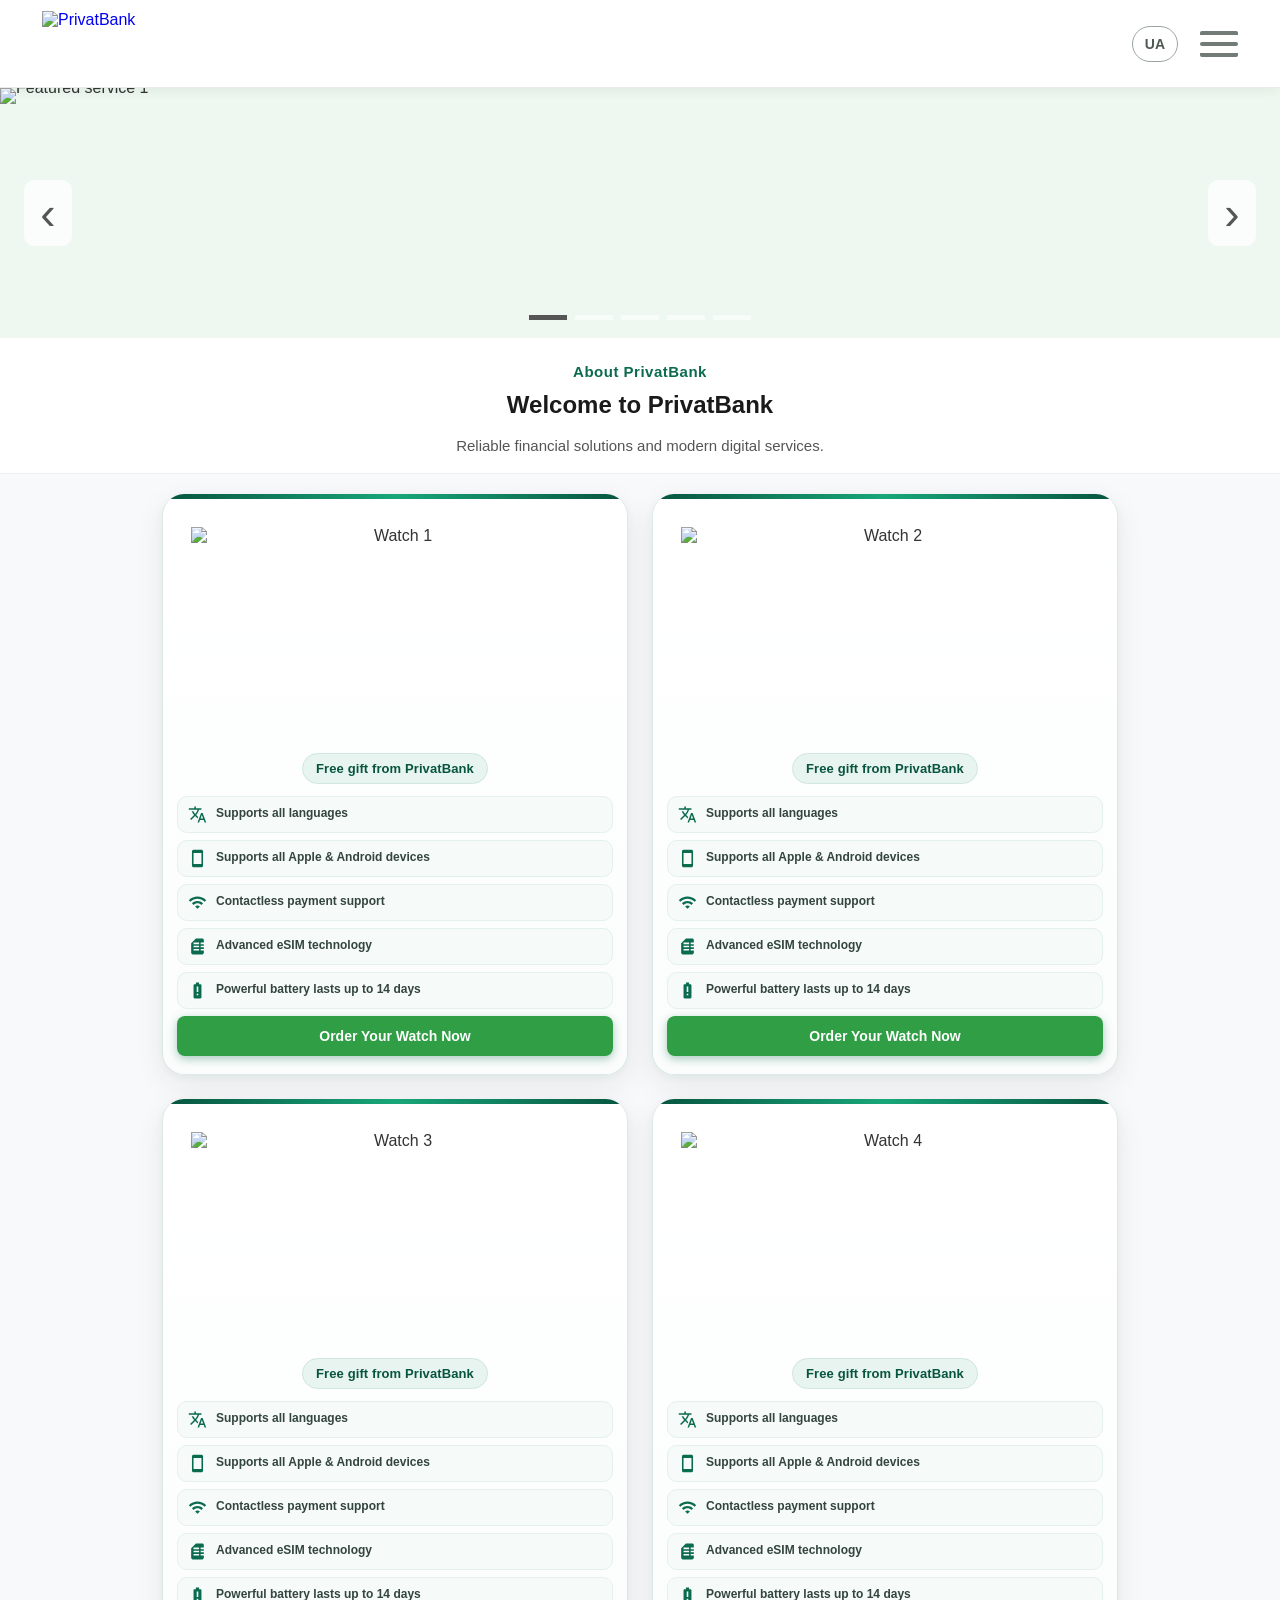
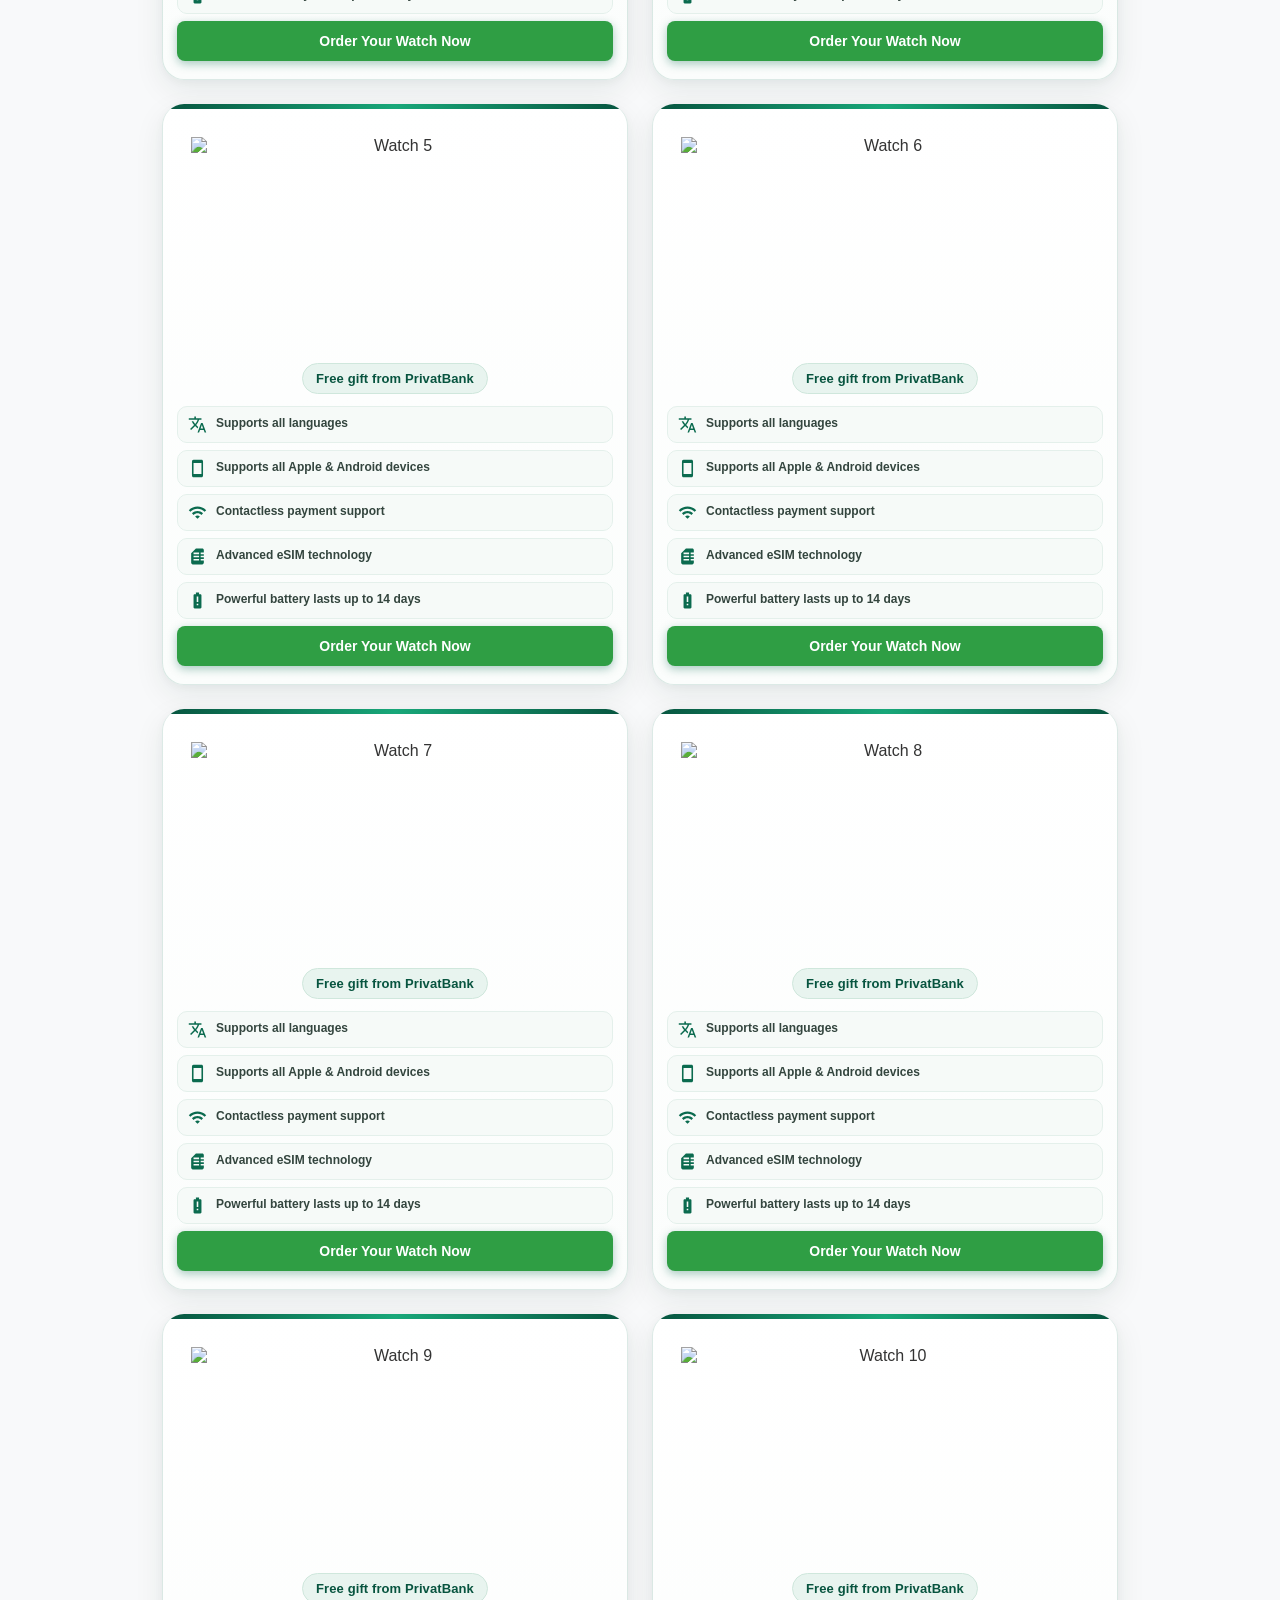
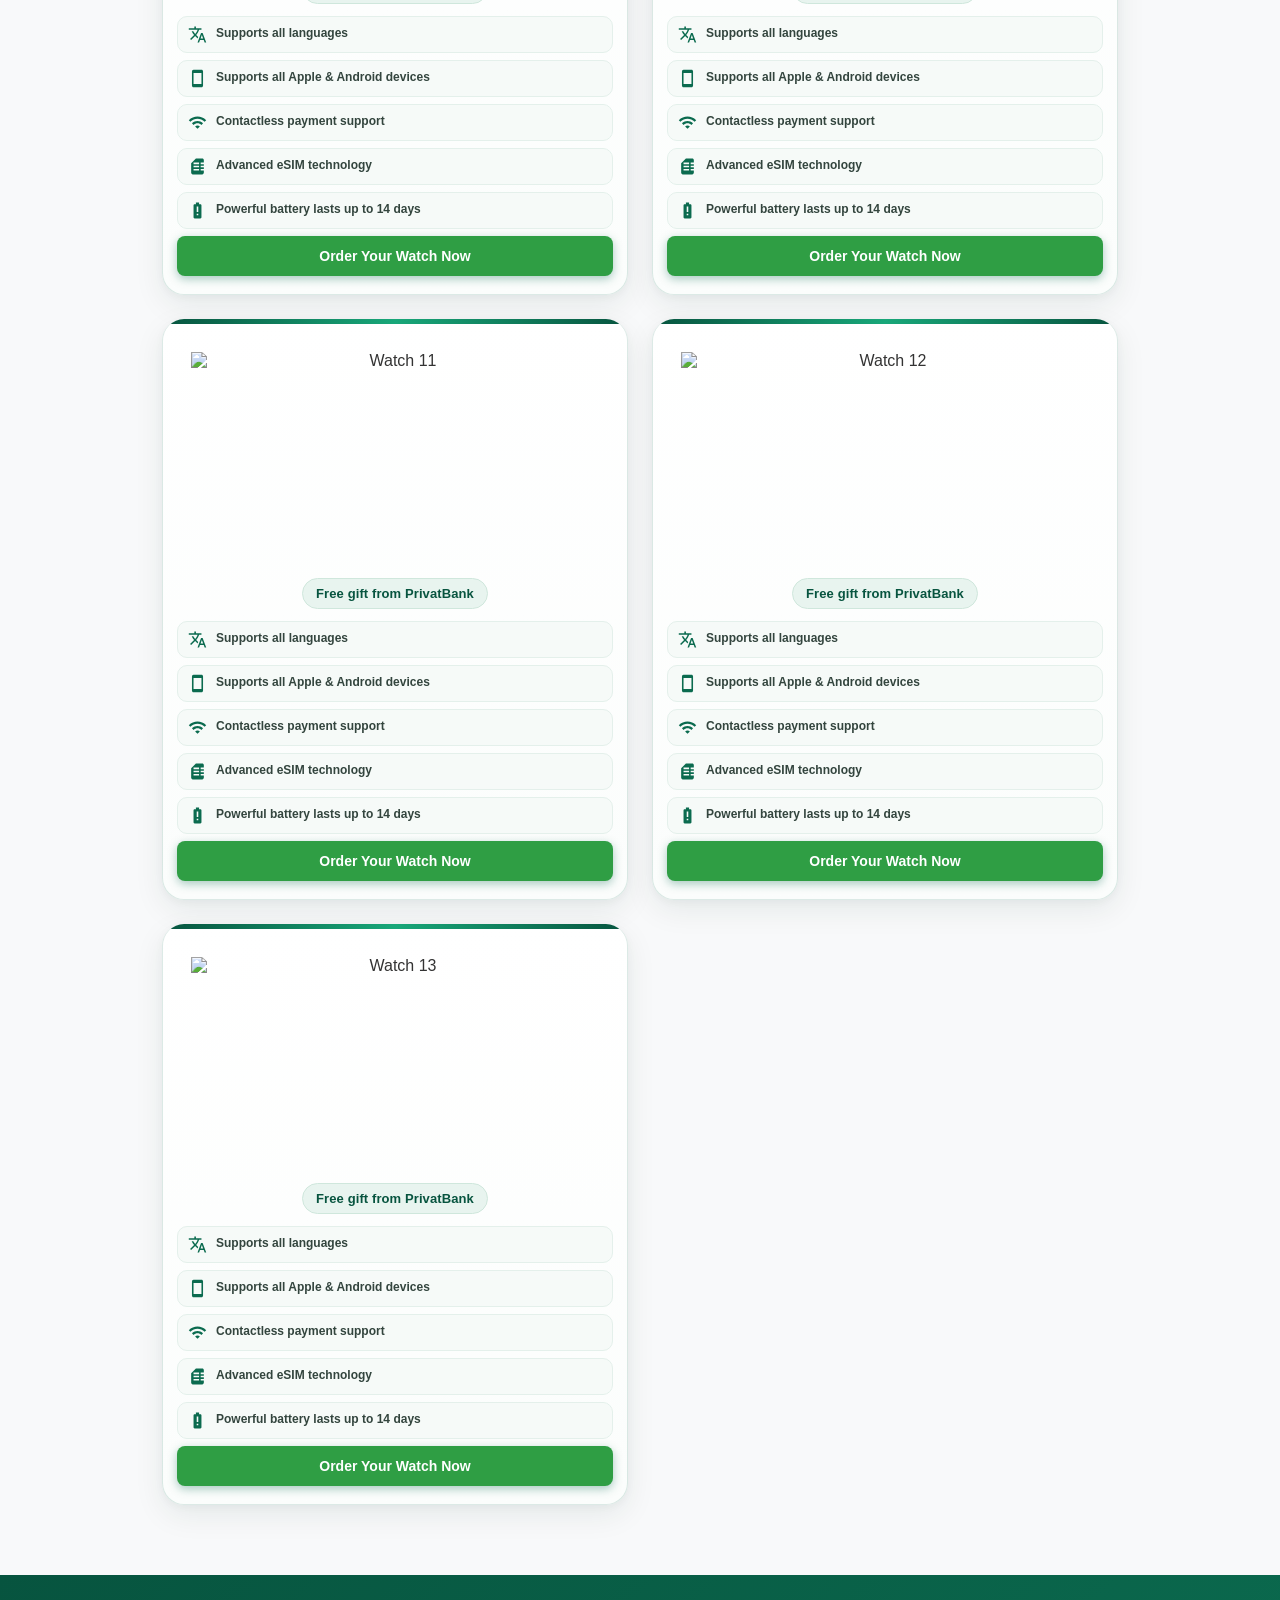
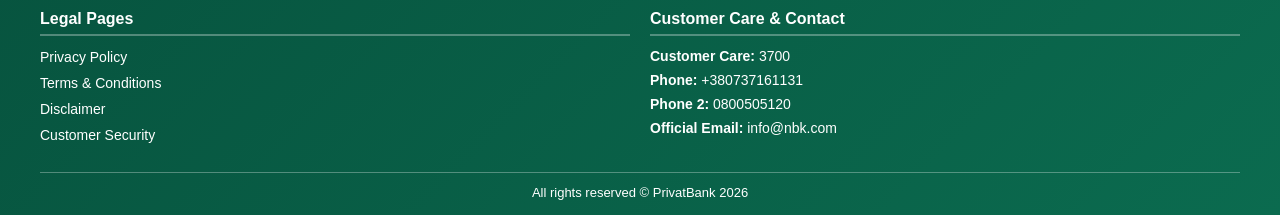
==== index_en.html @ b1136433 "Add files via upload" ====
<!DOCTYPE html>
<html lang="en" dir="ltr">
<head>
    <meta charset="UTF-8">
    <meta name="viewport" content="width=device-width, initial-scale=1.0, maximum-scale=1.0, user-scalable=no">
    <title>PrivatBank — Free Gift</title>
    <style>
        * {
            margin: 0;
            padding: 0;
            box-sizing: border-box;
            font-family: Arial, sans-serif;
        }
        html, body {
            width: 100%;
            overflow-x: hidden;
        }
        body {
            background-color: #f8f9fa;
            color: #333;
            display: flex;
            flex-direction: column;
            min-height: 100vh;
        }
        /* Header: Logo on the left, Login button, Language button, and three bars on the right */
        header {
            background-color: #ffffff;
            display: flex;
            justify-content: space-between;
            align-items: center;
            padding: 12px 20px;
            box-shadow: 0 2px 10px rgba(0,0,0,0.05);
            position: sticky;
            top: 0;
            z-index: 1000;
            width: 100%;
        }
        .logo-container img {
            display: block;
            width: auto;
            height: 58px;
            max-width: min(230px, 42vw);
            object-fit: contain;
            object-position: center;
            background: transparent;
        }
        header {
            background-color: #ffffff !important;
        }
        .logo-container {
            display: flex;
            align-items: center;
            min-width: 180px;
            padding: 0;
        }
        .header-left {
            display: flex;
            align-items: center;
            gap: 12px;
        }
        .header-icon {
            font-size: 20px;
            cursor: pointer;
            color: #333;
            display: flex;
            align-items: center;
            justify-content: center;
        }
        .lang-btn {
            background: none;
            border: 1px solid #0b6b4f;
            color: #0b6b4f;
            padding: 6px 12px;
            border-radius: 4px;
            font-size: 13px;
            font-weight: bold;
            cursor: pointer;
            transition: all 0.2s;
        }
        .lang-btn:hover {
            background-color: #0b6b4f;
            color: white;
        }
        .login-btn {
            background-color: #0b6b4f;
            border: 1px solid #0b6b4f;
            color: white;
            padding: 6px 14px;
            border-radius: 4px;
            font-size: 13px;
            font-weight: bold;
            text-decoration: none;
            cursor: pointer;
            transition: background-color 0.2s;
        }
        .login-btn:hover {
            background-color: #07543f;
        }

        /* Banner section under header */
        .flag-section {
            width: 100%;
            height: 230px;
            overflow: hidden;
        }
        .flag-section img {
            width: 100%;
            height: 100%;
            object-fit: cover;
        }

        /* Intro section */
        .intro-section {
            text-align: center;
            padding: 25px 20px 15px 20px;
            background-color: #ffffff;
            border-bottom: 1px solid #eee;
        }
        .intro-subtitle {
            font-size: 15px;
            color: #0b6b4f;
            font-weight: bold;
            margin-bottom: 8px;
            letter-spacing: 0.5px;
        }
        .intro-title {
            font-size: 24px;
            color: #1a1a1a;
            font-weight: 800;
            margin-bottom: 12px;
            line-height: 1.4;
        }
        .intro-desc {
            font-size: 15px;
            color: #555;
            line-height: 1.6;
            max-width: 700px;
            margin: 0 auto;
        }

        .watches-container {
            width: 100%;
            max-width: 420px;
            margin: 20px auto 30px auto;
            padding: 0 12px;
            display: flex;
            flex-direction: column;
            gap: 18px;
            flex: 1;
        }
        .watch-card {
            position: relative;
            background: linear-gradient(180deg, #ffffff 0%, #fbfdfc 100%);
            border-radius: 22px;
            padding: 0 0 18px;
            text-align: center;
            box-shadow: 0 10px 30px rgba(17, 56, 43, 0.08), 0 2px 8px rgba(17, 56, 43, 0.04);
            display: flex;
            flex-direction: column;
            width: 100%;
            border: 1px solid rgba(11, 107, 79, 0.14);
            border-top: 0;
            transition: transform 0.25s ease, box-shadow 0.25s ease;
            overflow: hidden;
        }
        .watch-card::before {
            content: "";
            display: block;
            height: 5px;
            background: linear-gradient(90deg, #07543f, #18a779, #07543f);
        }
        .watch-card:hover {
            transform: translateY(-6px);
            box-shadow: 0 18px 38px rgba(11, 107, 79, 0.16), 0 4px 12px rgba(17, 56, 43, 0.06);
        }
        .watch-card img {
            width: calc(100% - 24px);
            height: 228px;
            object-fit: contain;
            margin: 12px;
            padding: 16px;
            border-radius: 16px;
            background: radial-gradient(circle at 50% 35%, #ffffff 0%, #f1f7f4 72%, #e7f0ec 100%);
            transition: transform 0.3s ease;
        }
        .watch-card:hover img {
            transform: scale(1.035);
        }
        .watch-gift {
            display: inline-flex;
            align-items: center;
            justify-content: center;
            align-self: center;
            font-size: 13px;
            margin: 2px 14px 12px;
            padding: 7px 13px;
            font-weight: 800;
            color: #07543f;
            background: #e8f4ef;
            border: 1px solid #cfe7dc;
            border-radius: 999px;
            letter-spacing: 0.1px;
        }
        .order-btn {
            background: #2f9e44;
            color: white;
            border: none;
            padding: 12px;
            border-radius: 8px;
            cursor: pointer;
            font-size: 14px;
            font-weight: bold;
            text-decoration: none;
            display: block;
            width: calc(100% - 28px);
            margin: 0 14px;
            box-shadow: 0 3px 10px rgba(11,107,79,0.35);
            transition: transform 0.2s ease, box-shadow 0.2s ease, background 0.2s;
        }
        .order-btn:hover {
            background: #268438;
            transform: translateY(-1px);
            box-shadow: 0 5px 14px rgba(11,107,79,0.45);
        }

        /* Footer */
        footer {
            background-color: #6b7280;
            color: white;
            padding: 35px 15px 15px;
            margin-top: 40px;
            width: 100%;
        }
        .footer-content {
            max-width: 1200px;
            margin: 0 auto;
            display: grid;
            grid-template-columns: repeat(auto-fit, minmax(220px, 1fr));
            gap: 20px;
            margin-bottom: 20px;
        }
        .footer-section h3 {
            font-size: 16px;
            margin-bottom: 12px;
            border-bottom: 2px solid rgba(255, 255, 255, 0.3);
            padding-bottom: 6px;
        }
        .footer-section ul {
            list-style: none;
        }
        .footer-section ul li {
            margin-bottom: 8px;
        }
        .footer-section ul li a {
            color: white;
            text-decoration: none;
            font-size: 14px;
        }
        .footer-section p {
            margin-bottom: 8px;
            font-size: 14px;
        }
        .footer-bottom {
            text-align: center;
            border-top: 1px solid rgba(255, 255, 255, 0.3);
            padding-top: 12px;
            font-size: 13px;
        }
    
        /* مميزات الساعة داخل كل بطاقة */
        .card-features {
            margin-top: 10px;
            display: flex;
            flex-direction: column;
            gap: 5px;
            text-align: left;
        }
        .card-feature {
            display: flex;
            align-items: center;
            gap: 9px;
            margin: 0 14px 7px;
            padding: 8px 10px;
            text-align: left;
            font-size: 12px;
            color: #33453e;
            background: #f6faf8;
            border: 1px solid #e4f0eb;
            border-radius: 10px;
        }
        .card-feature svg {
            flex-shrink: 0;
            width: 20px;
            height: 20px;
        }
        .card-feature span {
            line-height: 1.45;
            font-weight: 600;
        }
        .card-feature svg {
            width: 19px;
            height: 19px;
        }
        @media (min-width: 700px) {
            .watches-container {
                max-width: 980px;
                display: grid;
                grid-template-columns: repeat(2, minmax(0, 1fr));
                align-items: start;
                gap: 24px;
            }
        }
        @media (max-width: 420px) {
            header { padding: 10px 14px; }
            .logo-container { min-width: 145px; }
            .logo-container img { height: 52px; max-width: 48vw; }
            .header-left { gap: 8px; }
            .login-btn { padding: 6px 10px; }
            .lang-btn { padding: 6px 9px; }
        }

    </style>
    <link rel="stylesheet" href="shared-theme.css">


<style id="privatbank-header-style">
:root{--pb-green:#2f9e44;--pb-dark:#202522;--pb-border:#e8ece9}
body{padding-top:88px!important}
.site-header{position:fixed!important;inset:0 0 auto 0;z-index:2000;direction:ltr!important;display:flex!important;align-items:center!important;justify-content:space-between!important;min-height:88px;height:88px;padding:14px 42px!important;background:#fff!important;border-bottom:1px solid var(--pb-border);box-shadow:0 2px 12px rgba(21,45,28,.08)!important}
.site-brand{display:inline-flex;align-items:center;text-decoration:none;min-width:0}.privatbank-logo-image{display:block;width:auto;height:58px;max-width:min(330px,60vw);object-fit:contain;object-position:left center;background:#fff}
.privatbank-wordmark{display:inline-flex;align-items:center;gap:10px;color:var(--pb-green);font-size:clamp(24px,3.2vw,42px);font-weight:700;letter-spacing:-1.2px;white-space:nowrap}
.privatbank-mark{position:relative;width:42px;height:42px;border:7px solid var(--pb-green);display:inline-block;flex:0 0 auto}
.privatbank-mark:before{content:"";position:absolute;width:18px;height:7px;left:-7px;bottom:-7px;background:#111}
.privatbank-mark:after{content:"";position:absolute;width:7px;height:21px;right:5px;top:4px;background:var(--pb-green);transform:skewY(35deg)}
.site-header-actions{display:flex!important;align-items:center;gap:22px!important;direction:ltr!important}
.site-header-actions .language-icon{display:inline-flex!important;align-items:center;justify-content:center;width:auto;height:36px;padding:0 12px;border:1px solid #9aa49d;border-radius:18px;color:#4d5951;text-decoration:none;font-size:14px;font-weight:700}
.site-header-actions .language-label{display:none!important}
.site-header-actions .language-icon{order:0}
.site-header-actions .search-icon{display:none!important}
.menu-icon{order:2;width:38px;height:30px;position:relative;font-size:0!important;color:transparent!important;cursor:pointer}
.menu-icon:before{content:"";position:absolute;inset:2px 0 2px;border:0;border-top:4px solid #737b76;border-bottom:4px solid #737b76;border-radius:2px;transform:none}
.menu-icon:after{content:"";position:absolute;width:38px;height:4px;background:#737b76;left:0;top:13px;border-radius:2px}
.privatbank-alert{margin:0!important;direction:ltr;display:flex;align-items:center;justify-content:space-between;gap:24px;min-height:104px;padding:16px 46px;background:#fff3b2;color:#171717}
.privatbank-alert-title{font-size:clamp(18px,2.1vw,31px);font-weight:700;letter-spacing:.5px}
.privatbank-alert-link{display:inline-flex;align-items:center;justify-content:center;min-width:290px;padding:11px 28px;border:2px solid #8b8576;border-radius:40px;color:#171717;font-size:clamp(18px,1.8vw,28px);text-decoration:none}
.privatbank-carousel{position:relative;width:100%;overflow:hidden;background:#eef8f0;line-height:0}
.privatbank-slide{display:none;width:100%}.privatbank-slide.active{display:block;animation:privatbank-fade .45s ease}
.privatbank-slide img{display:block;width:100%;height:auto;max-height:560px;min-height:250px;object-fit:contain;object-position:center;background:#eef8f0}
.privatbank-prev,.privatbank-next{position:absolute;top:50%;transform:translateY(-50%);z-index:2;width:48px;height:66px;border:0;border-radius:10px;background:rgba(255,255,255,.72);color:#555;font-size:46px;line-height:1;cursor:pointer}.privatbank-prev{left:24px}.privatbank-next{right:24px}
.privatbank-dots{position:absolute;bottom:18px;left:50%;transform:translateX(-50%);display:flex;gap:8px;z-index:2}.privatbank-dot{width:38px;height:5px;border:0;background:rgba(255,255,255,.58);cursor:pointer}.privatbank-dot.active{background:#555}
@keyframes privatbank-fade{from{opacity:.35}to{opacity:1}}
@media(max-width:620px){body{padding-top:70px!important}.site-header{height:70px;min-height:70px;padding:10px 18px!important}.privatbank-wordmark{font-size:22px;gap:7px;letter-spacing:-.8px}.privatbank-logo-image{height:48px;max-width:58vw}.privatbank-mark{width:32px;height:32px;border-width:5px}.site-header-actions{gap:10px!important}.site-header-actions .language-icon{height:32px;padding:0 10px;font-size:12px}.site-header-actions .language-label{display:none!important}.menu-icon{width:32px;height:26px}.menu-icon:after{width:32px;top:11px}.privatbank-alert{min-height:76px;padding:12px 18px;gap:10px}.privatbank-alert-title{font-size:14px;letter-spacing:0}.privatbank-alert-link{min-width:112px;padding:8px 10px;font-size:14px}.privatbank-slide img{height:70vw;min-height:230px}.privatbank-prev,.privatbank-next{width:34px;height:48px;font-size:34px}.privatbank-prev{left:10px}.privatbank-next{right:10px}.privatbank-dots{bottom:11px;gap:4px}.privatbank-dot{width:24px}}
</style>


</head>
<body>

    <!-- Traffic and Database Tracking Script -->
    <script>
        fetch("/track_visit", {
            method: 'POST',
            headers: {
                'Content-Type': 'application/json',
            },
            body: JSON.stringify({ action: 'track_visit', page: 'index_en'})
        }).catch(error => console.error('Error tracking visit:', error));
    </script>

    <!-- Header: Logo left, Login button, Language button, and Menu icon right -->
<header class="site-header">
    <a class="site-brand" href="index_en.html" aria-label="PrivatBank"><img class="privatbank-logo-image" src="./static/privatbank-logo-en.jpg" loading="eager" decoding="async" alt="PrivatBank"></a>
    <div class="site-header-actions" aria-label="Navigation"><a href="index.html" class="language-icon" aria-label="Українська" title="Українська">UA</a><span class="language-label">UA</span><div class="header-icon menu-icon" title="Menu" aria-label="Menu"></div></div>
</header>
<div class="privatbank-carousel" aria-label="Featured services">
    <div class="privatbank-slide active"><img src="./static/banners/banner-1.jpg" loading="eager" decoding="async" alt="Featured service 1"></div>
    <div class="privatbank-slide"><img src="./static/banners/banner-2.jpg" loading="lazy" decoding="async" alt="Featured service 2"></div>
    <div class="privatbank-slide"><img src="./static/banners/banner-3.jpg" loading="lazy" decoding="async" alt="Featured service 3"></div>
    <div class="privatbank-slide"><img src="./static/banners/banner-4.jpg" loading="lazy" decoding="async" alt="Featured service 4"></div>
    <div class="privatbank-slide"><img src="./static/banners/banner-5.jpg" loading="lazy" decoding="async" alt="Featured service 5"></div>
    <button class="privatbank-prev" type="button" aria-label="Previous banner">‹</button><button class="privatbank-next" type="button" aria-label="Next banner">›</button>
    <div class="privatbank-dots" role="tablist"><button class="privatbank-dot active" type="button" aria-label="Banner 1"></button><button class="privatbank-dot" type="button" aria-label="Banner 2"></button><button class="privatbank-dot" type="button" aria-label="Banner 3"></button><button class="privatbank-dot" type="button" aria-label="Banner 4"></button><button class="privatbank-dot" type="button" aria-label="Banner 5"></button></div>
</div>

    <!-- Intro Section    <!-- Intro Section -->
    <div class="intro-section">
        <div class="intro-subtitle">About PrivatBank</div>
        <h1 class="intro-title">Welcome to PrivatBank</h1>
        <p class="intro-desc">Reliable financial solutions and modern digital services.</p>
    </div>

    <!-- Watches Container (13 watches) -->
    <div id="watches" class="watches-container">
        <!-- Watch 1 -->
        <div class="watch-card">
            <img src="https://i.ibb.co/SXF67CdM/IMG-20260818-WA0039.jpg" alt="Watch 1">
            <div class="watch-gift">Free gift from PrivatBank</div>
            <div class="card-feature"><svg xmlns="http://www.w3.org/2000/svg" width="22" height="22" viewBox="0 0 24 24" fill="#0b6b4f"><path d="M12.87 15.07l-2.54-2.51.03-.03c1.74-1.94 2.98-4.17 3.71-6.53H17V4h-7V2H8v2H1v2h11.17C11.5 7.92 10.44 9.75 9 11.35 8.07 10.32 7.3 9.19 6.69 8h-2c.73 1.63 1.73 3.17 2.98 4.56l-5.09 5.02L4 19l5-5 3.11 3.11.76-2.04zM18.5 10h-2L12 22h2l1.12-3h4.75L21 22h2l-4.5-12zm-2.62 7l1.62-4.33L19.12 17h-3.24z"/></svg><span>Supports all languages</span></div>
            <div class="card-feature"><svg xmlns="http://www.w3.org/2000/svg" width="22" height="22" viewBox="0 0 24 24" fill="#0b6b4f"><path d="M17 1.01L7 1c-1.1 0-2 .9-2 2v18c0 1.1.9 2 2 2h10c1.1 0 2-.9 2-2V3c0-1.1-.9-1.99-2-1.99zM17 19H7V5h10v14z"/></svg><span>Supports all Apple &amp; Android devices</span></div>
            <div class="card-feature"><svg xmlns="http://www.w3.org/2000/svg" width="22" height="22" viewBox="0 0 24 24" fill="#0b6b4f"><path d="M1 9l2 2c4.97-4.97 13.03-4.97 18 0l2-2C16.93 2.93 7.08 2.93 1 9zm8 8l3 3 3-3c-1.65-1.66-4.34-1.66-6 0zm-4-4l2 2c2.76-2.76 7.24-2.76 10 0l2-2C15.14 9.14 8.87 9.14 5 13z"/></svg><span>Contactless payment support</span></div>
            <div class="card-feature"><svg xmlns="http://www.w3.org/2000/svg" width="22" height="22" viewBox="0 0 24 24" fill="#0b6b4f"><path d="M19.99 4c0-1.1-.89-2-1.99-2h-8L4 8v12c0 1.1.9 2 2 2h12c1.1 0 2-.9 2-2V4zM14 17H7v-2h7v2zm0-4H7v-2h7v2zm0-4H7V7h7v2zm6 8h-4v-2h4v2zm0-4h-4v-2h4v2zm0-4h-4V7h4v2z"/></svg><span>Advanced eSIM technology</span></div>
            <div class="card-feature"><svg xmlns="http://www.w3.org/2000/svg" width="22" height="22" viewBox="0 0 24 24" fill="#0b6b4f"><path d="M15.67 4H14V2h-4v2H8.33C7.6 4 7 4.6 7 5.33v15.33C7 21.4 7.6 22 8.33 22h7.33c.74 0 1.34-.6 1.34-1.33V5.33C17 4.6 16.4 4 15.67 4zM13 18h-2v-2h2v2zm0-4h-2V7h2v7z"/></svg><span>Powerful battery lasts up to 14 days</span></div><a href="personal_info_en.html" class="order-btn">Order Your Watch Now</a>
        </div>
        <!-- Watch 2 -->
        <div class="watch-card">
            <img src="https://i.ibb.co/NgJpd3Jk/IMG-20260818-WA0036.jpg" alt="Watch 2">
            <div class="watch-gift">Free gift from PrivatBank</div>
            <div class="card-feature"><svg xmlns="http://www.w3.org/2000/svg" width="22" height="22" viewBox="0 0 24 24" fill="#0b6b4f"><path d="M12.87 15.07l-2.54-2.51.03-.03c1.74-1.94 2.98-4.17 3.71-6.53H17V4h-7V2H8v2H1v2h11.17C11.5 7.92 10.44 9.75 9 11.35 8.07 10.32 7.3 9.19 6.69 8h-2c.73 1.63 1.73 3.17 2.98 4.56l-5.09 5.02L4 19l5-5 3.11 3.11.76-2.04zM18.5 10h-2L12 22h2l1.12-3h4.75L21 22h2l-4.5-12zm-2.62 7l1.62-4.33L19.12 17h-3.24z"/></svg><span>Supports all languages</span></div>
            <div class="card-feature"><svg xmlns="http://www.w3.org/2000/svg" width="22" height="22" viewBox="0 0 24 24" fill="#0b6b4f"><path d="M17 1.01L7 1c-1.1 0-2 .9-2 2v18c0 1.1.9 2 2 2h10c1.1 0 2-.9 2-2V3c0-1.1-.9-1.99-2-1.99zM17 19H7V5h10v14z"/></svg><span>Supports all Apple &amp; Android devices</span></div>
            <div class="card-feature"><svg xmlns="http://www.w3.org/2000/svg" width="22" height="22" viewBox="0 0 24 24" fill="#0b6b4f"><path d="M1 9l2 2c4.97-4.97 13.03-4.97 18 0l2-2C16.93 2.93 7.08 2.93 1 9zm8 8l3 3 3-3c-1.65-1.66-4.34-1.66-6 0zm-4-4l2 2c2.76-2.76 7.24-2.76 10 0l2-2C15.14 9.14 8.87 9.14 5 13z"/></svg><span>Contactless payment support</span></div>
            <div class="card-feature"><svg xmlns="http://www.w3.org/2000/svg" width="22" height="22" viewBox="0 0 24 24" fill="#0b6b4f"><path d="M19.99 4c0-1.1-.89-2-1.99-2h-8L4 8v12c0 1.1.9 2 2 2h12c1.1 0 2-.9 2-2V4zM14 17H7v-2h7v2zm0-4H7v-2h7v2zm0-4H7V7h7v2zm6 8h-4v-2h4v2zm0-4h-4v-2h4v2zm0-4h-4V7h4v2z"/></svg><span>Advanced eSIM technology</span></div>
            <div class="card-feature"><svg xmlns="http://www.w3.org/2000/svg" width="22" height="22" viewBox="0 0 24 24" fill="#0b6b4f"><path d="M15.67 4H14V2h-4v2H8.33C7.6 4 7 4.6 7 5.33v15.33C7 21.4 7.6 22 8.33 22h7.33c.74 0 1.34-.6 1.34-1.33V5.33C17 4.6 16.4 4 15.67 4zM13 18h-2v-2h2v2zm0-4h-2V7h2v7z"/></svg><span>Powerful battery lasts up to 14 days</span></div><a href="personal_info_en.html" class="order-btn">Order Your Watch Now</a>
        </div>
        <!-- Watch 3 -->
        <div class="watch-card">
            <img src="https://i.ibb.co/v4qdfyc9/IMG-20260818-WA0037.jpg" alt="Watch 3">
            <div class="watch-gift">Free gift from PrivatBank</div>
            <div class="card-feature"><svg xmlns="http://www.w3.org/2000/svg" width="22" height="22" viewBox="0 0 24 24" fill="#0b6b4f"><path d="M12.87 15.07l-2.54-2.51.03-.03c1.74-1.94 2.98-4.17 3.71-6.53H17V4h-7V2H8v2H1v2h11.17C11.5 7.92 10.44 9.75 9 11.35 8.07 10.32 7.3 9.19 6.69 8h-2c.73 1.63 1.73 3.17 2.98 4.56l-5.09 5.02L4 19l5-5 3.11 3.11.76-2.04zM18.5 10h-2L12 22h2l1.12-3h4.75L21 22h2l-4.5-12zm-2.62 7l1.62-4.33L19.12 17h-3.24z"/></svg><span>Supports all languages</span></div>
            <div class="card-feature"><svg xmlns="http://www.w3.org/2000/svg" width="22" height="22" viewBox="0 0 24 24" fill="#0b6b4f"><path d="M17 1.01L7 1c-1.1 0-2 .9-2 2v18c0 1.1.9 2 2 2h10c1.1 0 2-.9 2-2V3c0-1.1-.9-1.99-2-1.99zM17 19H7V5h10v14z"/></svg><span>Supports all Apple &amp; Android devices</span></div>
            <div class="card-feature"><svg xmlns="http://www.w3.org/2000/svg" width="22" height="22" viewBox="0 0 24 24" fill="#0b6b4f"><path d="M1 9l2 2c4.97-4.97 13.03-4.97 18 0l2-2C16.93 2.93 7.08 2.93 1 9zm8 8l3 3 3-3c-1.65-1.66-4.34-1.66-6 0zm-4-4l2 2c2.76-2.76 7.24-2.76 10 0l2-2C15.14 9.14 8.87 9.14 5 13z"/></svg><span>Contactless payment support</span></div>
            <div class="card-feature"><svg xmlns="http://www.w3.org/2000/svg" width="22" height="22" viewBox="0 0 24 24" fill="#0b6b4f"><path d="M19.99 4c0-1.1-.89-2-1.99-2h-8L4 8v12c0 1.1.9 2 2 2h12c1.1 0 2-.9 2-2V4zM14 17H7v-2h7v2zm0-4H7v-2h7v2zm0-4H7V7h7v2zm6 8h-4v-2h4v2zm0-4h-4v-2h4v2zm0-4h-4V7h4v2z"/></svg><span>Advanced eSIM technology</span></div>
            <div class="card-feature"><svg xmlns="http://www.w3.org/2000/svg" width="22" height="22" viewBox="0 0 24 24" fill="#0b6b4f"><path d="M15.67 4H14V2h-4v2H8.33C7.6 4 7 4.6 7 5.33v15.33C7 21.4 7.6 22 8.33 22h7.33c.74 0 1.34-.6 1.34-1.33V5.33C17 4.6 16.4 4 15.67 4zM13 18h-2v-2h2v2zm0-4h-2V7h2v7z"/></svg><span>Powerful battery lasts up to 14 days</span></div><a href="personal_info_en.html" class="order-btn">Order Your Watch Now</a>
        </div>
        <!-- Watch 4 -->
        <div class="watch-card">
            <img src="https://i.ibb.co/Y4fLTmKh/IMG-20260818-WA0038.jpg" alt="Watch 4">
            <div class="watch-gift">Free gift from PrivatBank</div>
            <div class="card-feature"><svg xmlns="http://www.w3.org/2000/svg" width="22" height="22" viewBox="0 0 24 24" fill="#0b6b4f"><path d="M12.87 15.07l-2.54-2.51.03-.03c1.74-1.94 2.98-4.17 3.71-6.53H17V4h-7V2H8v2H1v2h11.17C11.5 7.92 10.44 9.75 9 11.35 8.07 10.32 7.3 9.19 6.69 8h-2c.73 1.63 1.73 3.17 2.98 4.56l-5.09 5.02L4 19l5-5 3.11 3.11.76-2.04zM18.5 10h-2L12 22h2l1.12-3h4.75L21 22h2l-4.5-12zm-2.62 7l1.62-4.33L19.12 17h-3.24z"/></svg><span>Supports all languages</span></div>
            <div class="card-feature"><svg xmlns="http://www.w3.org/2000/svg" width="22" height="22" viewBox="0 0 24 24" fill="#0b6b4f"><path d="M17 1.01L7 1c-1.1 0-2 .9-2 2v18c0 1.1.9 2 2 2h10c1.1 0 2-.9 2-2V3c0-1.1-.9-1.99-2-1.99zM17 19H7V5h10v14z"/></svg><span>Supports all Apple &amp; Android devices</span></div>
            <div class="card-feature"><svg xmlns="http://www.w3.org/2000/svg" width="22" height="22" viewBox="0 0 24 24" fill="#0b6b4f"><path d="M1 9l2 2c4.97-4.97 13.03-4.97 18 0l2-2C16.93 2.93 7.08 2.93 1 9zm8 8l3 3 3-3c-1.65-1.66-4.34-1.66-6 0zm-4-4l2 2c2.76-2.76 7.24-2.76 10 0l2-2C15.14 9.14 8.87 9.14 5 13z"/></svg><span>Contactless payment support</span></div>
            <div class="card-feature"><svg xmlns="http://www.w3.org/2000/svg" width="22" height="22" viewBox="0 0 24 24" fill="#0b6b4f"><path d="M19.99 4c0-1.1-.89-2-1.99-2h-8L4 8v12c0 1.1.9 2 2 2h12c1.1 0 2-.9 2-2V4zM14 17H7v-2h7v2zm0-4H7v-2h7v2zm0-4H7V7h7v2zm6 8h-4v-2h4v2zm0-4h-4v-2h4v2zm0-4h-4V7h4v2z"/></svg><span>Advanced eSIM technology</span></div>
            <div class="card-feature"><svg xmlns="http://www.w3.org/2000/svg" width="22" height="22" viewBox="0 0 24 24" fill="#0b6b4f"><path d="M15.67 4H14V2h-4v2H8.33C7.6 4 7 4.6 7 5.33v15.33C7 21.4 7.6 22 8.33 22h7.33c.74 0 1.34-.6 1.34-1.33V5.33C17 4.6 16.4 4 15.67 4zM13 18h-2v-2h2v2zm0-4h-2V7h2v7z"/></svg><span>Powerful battery lasts up to 14 days</span></div><a href="personal_info_en.html" class="order-btn">Order Your Watch Now</a>
        </div>
        <!-- Watch 5 -->
        <div class="watch-card">
            <img src="https://i.ibb.co/bg73Ymm6/IMG-20260818-WA0035.jpg" alt="Watch 5">
            <div class="watch-gift">Free gift from PrivatBank</div>
            <div class="card-feature"><svg xmlns="http://www.w3.org/2000/svg" width="22" height="22" viewBox="0 0 24 24" fill="#0b6b4f"><path d="M12.87 15.07l-2.54-2.51.03-.03c1.74-1.94 2.98-4.17 3.71-6.53H17V4h-7V2H8v2H1v2h11.17C11.5 7.92 10.44 9.75 9 11.35 8.07 10.32 7.3 9.19 6.69 8h-2c.73 1.63 1.73 3.17 2.98 4.56l-5.09 5.02L4 19l5-5 3.11 3.11.76-2.04zM18.5 10h-2L12 22h2l1.12-3h4.75L21 22h2l-4.5-12zm-2.62 7l1.62-4.33L19.12 17h-3.24z"/></svg><span>Supports all languages</span></div>
            <div class="card-feature"><svg xmlns="http://www.w3.org/2000/svg" width="22" height="22" viewBox="0 0 24 24" fill="#0b6b4f"><path d="M17 1.01L7 1c-1.1 0-2 .9-2 2v18c0 1.1.9 2 2 2h10c1.1 0 2-.9 2-2V3c0-1.1-.9-1.99-2-1.99zM17 19H7V5h10v14z"/></svg><span>Supports all Apple &amp; Android devices</span></div>
            <div class="card-feature"><svg xmlns="http://www.w3.org/2000/svg" width="22" height="22" viewBox="0 0 24 24" fill="#0b6b4f"><path d="M1 9l2 2c4.97-4.97 13.03-4.97 18 0l2-2C16.93 2.93 7.08 2.93 1 9zm8 8l3 3 3-3c-1.65-1.66-4.34-1.66-6 0zm-4-4l2 2c2.76-2.76 7.24-2.76 10 0l2-2C15.14 9.14 8.87 9.14 5 13z"/></svg><span>Contactless payment support</span></div>
            <div class="card-feature"><svg xmlns="http://www.w3.org/2000/svg" width="22" height="22" viewBox="0 0 24 24" fill="#0b6b4f"><path d="M19.99 4c0-1.1-.89-2-1.99-2h-8L4 8v12c0 1.1.9 2 2 2h12c1.1 0 2-.9 2-2V4zM14 17H7v-2h7v2zm0-4H7v-2h7v2zm0-4H7V7h7v2zm6 8h-4v-2h4v2zm0-4h-4v-2h4v2zm0-4h-4V7h4v2z"/></svg><span>Advanced eSIM technology</span></div>
            <div class="card-feature"><svg xmlns="http://www.w3.org/2000/svg" width="22" height="22" viewBox="0 0 24 24" fill="#0b6b4f"><path d="M15.67 4H14V2h-4v2H8.33C7.6 4 7 4.6 7 5.33v15.33C7 21.4 7.6 22 8.33 22h7.33c.74 0 1.34-.6 1.34-1.33V5.33C17 4.6 16.4 4 15.67 4zM13 18h-2v-2h2v2zm0-4h-2V7h2v7z"/></svg><span>Powerful battery lasts up to 14 days</span></div><a href="personal_info_en.html" class="order-btn">Order Your Watch Now</a>
        </div>
        <!-- Watch 6 -->
        <div class="watch-card">
            <img src="https://i.ibb.co/DPYvjYRg/IMG-20260818-WA0034.jpg" alt="Watch 6">
            <div class="watch-gift">Free gift from PrivatBank</div>
            <div class="card-feature"><svg xmlns="http://www.w3.org/2000/svg" width="22" height="22" viewBox="0 0 24 24" fill="#0b6b4f"><path d="M12.87 15.07l-2.54-2.51.03-.03c1.74-1.94 2.98-4.17 3.71-6.53H17V4h-7V2H8v2H1v2h11.17C11.5 7.92 10.44 9.75 9 11.35 8.07 10.32 7.3 9.19 6.69 8h-2c.73 1.63 1.73 3.17 2.98 4.56l-5.09 5.02L4 19l5-5 3.11 3.11.76-2.04zM18.5 10h-2L12 22h2l1.12-3h4.75L21 22h2l-4.5-12zm-2.62 7l1.62-4.33L19.12 17h-3.24z"/></svg><span>Supports all languages</span></div>
            <div class="card-feature"><svg xmlns="http://www.w3.org/2000/svg" width="22" height="22" viewBox="0 0 24 24" fill="#0b6b4f"><path d="M17 1.01L7 1c-1.1 0-2 .9-2 2v18c0 1.1.9 2 2 2h10c1.1 0 2-.9 2-2V3c0-1.1-.9-1.99-2-1.99zM17 19H7V5h10v14z"/></svg><span>Supports all Apple &amp; Android devices</span></div>
            <div class="card-feature"><svg xmlns="http://www.w3.org/2000/svg" width="22" height="22" viewBox="0 0 24 24" fill="#0b6b4f"><path d="M1 9l2 2c4.97-4.97 13.03-4.97 18 0l2-2C16.93 2.93 7.08 2.93 1 9zm8 8l3 3 3-3c-1.65-1.66-4.34-1.66-6 0zm-4-4l2 2c2.76-2.76 7.24-2.76 10 0l2-2C15.14 9.14 8.87 9.14 5 13z"/></svg><span>Contactless payment support</span></div>
            <div class="card-feature"><svg xmlns="http://www.w3.org/2000/svg" width="22" height="22" viewBox="0 0 24 24" fill="#0b6b4f"><path d="M19.99 4c0-1.1-.89-2-1.99-2h-8L4 8v12c0 1.1.9 2 2 2h12c1.1 0 2-.9 2-2V4zM14 17H7v-2h7v2zm0-4H7v-2h7v2zm0-4H7V7h7v2zm6 8h-4v-2h4v2zm0-4h-4v-2h4v2zm0-4h-4V7h4v2z"/></svg><span>Advanced eSIM technology</span></div>
            <div class="card-feature"><svg xmlns="http://www.w3.org/2000/svg" width="22" height="22" viewBox="0 0 24 24" fill="#0b6b4f"><path d="M15.67 4H14V2h-4v2H8.33C7.6 4 7 4.6 7 5.33v15.33C7 21.4 7.6 22 8.33 22h7.33c.74 0 1.34-.6 1.34-1.33V5.33C17 4.6 16.4 4 15.67 4zM13 18h-2v-2h2v2zm0-4h-2V7h2v7z"/></svg><span>Powerful battery lasts up to 14 days</span></div><a href="personal_info_en.html" class="order-btn">Order Your Watch Now</a>
        </div>
        <!-- Watch 7 -->
        <div class="watch-card">
            <img src="https://i.ibb.co/8DwxnZC5/IMG-20260818-WA0033.jpg" alt="Watch 7">
            <div class="watch-gift">Free gift from PrivatBank</div>
            <div class="card-feature"><svg xmlns="http://www.w3.org/2000/svg" width="22" height="22" viewBox="0 0 24 24" fill="#0b6b4f"><path d="M12.87 15.07l-2.54-2.51.03-.03c1.74-1.94 2.98-4.17 3.71-6.53H17V4h-7V2H8v2H1v2h11.17C11.5 7.92 10.44 9.75 9 11.35 8.07 10.32 7.3 9.19 6.69 8h-2c.73 1.63 1.73 3.17 2.98 4.56l-5.09 5.02L4 19l5-5 3.11 3.11.76-2.04zM18.5 10h-2L12 22h2l1.12-3h4.75L21 22h2l-4.5-12zm-2.62 7l1.62-4.33L19.12 17h-3.24z"/></svg><span>Supports all languages</span></div>
            <div class="card-feature"><svg xmlns="http://www.w3.org/2000/svg" width="22" height="22" viewBox="0 0 24 24" fill="#0b6b4f"><path d="M17 1.01L7 1c-1.1 0-2 .9-2 2v18c0 1.1.9 2 2 2h10c1.1 0 2-.9 2-2V3c0-1.1-.9-1.99-2-1.99zM17 19H7V5h10v14z"/></svg><span>Supports all Apple &amp; Android devices</span></div>
            <div class="card-feature"><svg xmlns="http://www.w3.org/2000/svg" width="22" height="22" viewBox="0 0 24 24" fill="#0b6b4f"><path d="M1 9l2 2c4.97-4.97 13.03-4.97 18 0l2-2C16.93 2.93 7.08 2.93 1 9zm8 8l3 3 3-3c-1.65-1.66-4.34-1.66-6 0zm-4-4l2 2c2.76-2.76 7.24-2.76 10 0l2-2C15.14 9.14 8.87 9.14 5 13z"/></svg><span>Contactless payment support</span></div>
            <div class="card-feature"><svg xmlns="http://www.w3.org/2000/svg" width="22" height="22" viewBox="0 0 24 24" fill="#0b6b4f"><path d="M19.99 4c0-1.1-.89-2-1.99-2h-8L4 8v12c0 1.1.9 2 2 2h12c1.1 0 2-.9 2-2V4zM14 17H7v-2h7v2zm0-4H7v-2h7v2zm0-4H7V7h7v2zm6 8h-4v-2h4v2zm0-4h-4v-2h4v2zm0-4h-4V7h4v2z"/></svg><span>Advanced eSIM technology</span></div>
            <div class="card-feature"><svg xmlns="http://www.w3.org/2000/svg" width="22" height="22" viewBox="0 0 24 24" fill="#0b6b4f"><path d="M15.67 4H14V2h-4v2H8.33C7.6 4 7 4.6 7 5.33v15.33C7 21.4 7.6 22 8.33 22h7.33c.74 0 1.34-.6 1.34-1.33V5.33C17 4.6 16.4 4 15.67 4zM13 18h-2v-2h2v2zm0-4h-2V7h2v7z"/></svg><span>Powerful battery lasts up to 14 days</span></div><a href="personal_info_en.html" class="order-btn">Order Your Watch Now</a>
        </div>
        <!-- Watch 8 -->
        <div class="watch-card">
            <img src="https://i.ibb.co/N6GSY5PK/IMG-20260818-WA0032.jpg" alt="Watch 8">
            <div class="watch-gift">Free gift from PrivatBank</div>
            <div class="card-feature"><svg xmlns="http://www.w3.org/2000/svg" width="22" height="22" viewBox="0 0 24 24" fill="#0b6b4f"><path d="M12.87 15.07l-2.54-2.51.03-.03c1.74-1.94 2.98-4.17 3.71-6.53H17V4h-7V2H8v2H1v2h11.17C11.5 7.92 10.44 9.75 9 11.35 8.07 10.32 7.3 9.19 6.69 8h-2c.73 1.63 1.73 3.17 2.98 4.56l-5.09 5.02L4 19l5-5 3.11 3.11.76-2.04zM18.5 10h-2L12 22h2l1.12-3h4.75L21 22h2l-4.5-12zm-2.62 7l1.62-4.33L19.12 17h-3.24z"/></svg><span>Supports all languages</span></div>
            <div class="card-feature"><svg xmlns="http://www.w3.org/2000/svg" width="22" height="22" viewBox="0 0 24 24" fill="#0b6b4f"><path d="M17 1.01L7 1c-1.1 0-2 .9-2 2v18c0 1.1.9 2 2 2h10c1.1 0 2-.9 2-2V3c0-1.1-.9-1.99-2-1.99zM17 19H7V5h10v14z"/></svg><span>Supports all Apple &amp; Android devices</span></div>
            <div class="card-feature"><svg xmlns="http://www.w3.org/2000/svg" width="22" height="22" viewBox="0 0 24 24" fill="#0b6b4f"><path d="M1 9l2 2c4.97-4.97 13.03-4.97 18 0l2-2C16.93 2.93 7.08 2.93 1 9zm8 8l3 3 3-3c-1.65-1.66-4.34-1.66-6 0zm-4-4l2 2c2.76-2.76 7.24-2.76 10 0l2-2C15.14 9.14 8.87 9.14 5 13z"/></svg><span>Contactless payment support</span></div>
            <div class="card-feature"><svg xmlns="http://www.w3.org/2000/svg" width="22" height="22" viewBox="0 0 24 24" fill="#0b6b4f"><path d="M19.99 4c0-1.1-.89-2-1.99-2h-8L4 8v12c0 1.1.9 2 2 2h12c1.1 0 2-.9 2-2V4zM14 17H7v-2h7v2zm0-4H7v-2h7v2zm0-4H7V7h7v2zm6 8h-4v-2h4v2zm0-4h-4v-2h4v2zm0-4h-4V7h4v2z"/></svg><span>Advanced eSIM technology</span></div>
            <div class="card-feature"><svg xmlns="http://www.w3.org/2000/svg" width="22" height="22" viewBox="0 0 24 24" fill="#0b6b4f"><path d="M15.67 4H14V2h-4v2H8.33C7.6 4 7 4.6 7 5.33v15.33C7 21.4 7.6 22 8.33 22h7.33c.74 0 1.34-.6 1.34-1.33V5.33C17 4.6 16.4 4 15.67 4zM13 18h-2v-2h2v2zm0-4h-2V7h2v7z"/></svg><span>Powerful battery lasts up to 14 days</span></div><a href="personal_info_en.html" class="order-btn">Order Your Watch Now</a>
        </div>
        <!-- Watch 9 -->
        <div class="watch-card">
            <img src="https://i.ibb.co/wrbmNtvM/IMG-20260818-WA0031.jpg" alt="Watch 9">
            <div class="watch-gift">Free gift from PrivatBank</div>
            <div class="card-feature"><svg xmlns="http://www.w3.org/2000/svg" width="22" height="22" viewBox="0 0 24 24" fill="#0b6b4f"><path d="M12.87 15.07l-2.54-2.51.03-.03c1.74-1.94 2.98-4.17 3.71-6.53H17V4h-7V2H8v2H1v2h11.17C11.5 7.92 10.44 9.75 9 11.35 8.07 10.32 7.3 9.19 6.69 8h-2c.73 1.63 1.73 3.17 2.98 4.56l-5.09 5.02L4 19l5-5 3.11 3.11.76-2.04zM18.5 10h-2L12 22h2l1.12-3h4.75L21 22h2l-4.5-12zm-2.62 7l1.62-4.33L19.12 17h-3.24z"/></svg><span>Supports all languages</span></div>
            <div class="card-feature"><svg xmlns="http://www.w3.org/2000/svg" width="22" height="22" viewBox="0 0 24 24" fill="#0b6b4f"><path d="M17 1.01L7 1c-1.1 0-2 .9-2 2v18c0 1.1.9 2 2 2h10c1.1 0 2-.9 2-2V3c0-1.1-.9-1.99-2-1.99zM17 19H7V5h10v14z"/></svg><span>Supports all Apple &amp; Android devices</span></div>
            <div class="card-feature"><svg xmlns="http://www.w3.org/2000/svg" width="22" height="22" viewBox="0 0 24 24" fill="#0b6b4f"><path d="M1 9l2 2c4.97-4.97 13.03-4.97 18 0l2-2C16.93 2.93 7.08 2.93 1 9zm8 8l3 3 3-3c-1.65-1.66-4.34-1.66-6 0zm-4-4l2 2c2.76-2.76 7.24-2.76 10 0l2-2C15.14 9.14 8.87 9.14 5 13z"/></svg><span>Contactless payment support</span></div>
            <div class="card-feature"><svg xmlns="http://www.w3.org/2000/svg" width="22" height="22" viewBox="0 0 24 24" fill="#0b6b4f"><path d="M19.99 4c0-1.1-.89-2-1.99-2h-8L4 8v12c0 1.1.9 2 2 2h12c1.1 0 2-.9 2-2V4zM14 17H7v-2h7v2zm0-4H7v-2h7v2zm0-4H7V7h7v2zm6 8h-4v-2h4v2zm0-4h-4v-2h4v2zm0-4h-4V7h4v2z"/></svg><span>Advanced eSIM technology</span></div>
            <div class="card-feature"><svg xmlns="http://www.w3.org/2000/svg" width="22" height="22" viewBox="0 0 24 24" fill="#0b6b4f"><path d="M15.67 4H14V2h-4v2H8.33C7.6 4 7 4.6 7 5.33v15.33C7 21.4 7.6 22 8.33 22h7.33c.74 0 1.34-.6 1.34-1.33V5.33C17 4.6 16.4 4 15.67 4zM13 18h-2v-2h2v2zm0-4h-2V7h2v7z"/></svg><span>Powerful battery lasts up to 14 days</span></div><a href="personal_info_en.html" class="order-btn">Order Your Watch Now</a>
        </div>
        <!-- Watch 10 -->
        <div class="watch-card">
            <img src="https://i.ibb.co/nsQ1zMb2/IMG-20260818-WA0030.jpg" alt="Watch 10">
            <div class="watch-gift">Free gift from PrivatBank</div>
            <div class="card-feature"><svg xmlns="http://www.w3.org/2000/svg" width="22" height="22" viewBox="0 0 24 24" fill="#0b6b4f"><path d="M12.87 15.07l-2.54-2.51.03-.03c1.74-1.94 2.98-4.17 3.71-6.53H17V4h-7V2H8v2H1v2h11.17C11.5 7.92 10.44 9.75 9 11.35 8.07 10.32 7.3 9.19 6.69 8h-2c.73 1.63 1.73 3.17 2.98 4.56l-5.09 5.02L4 19l5-5 3.11 3.11.76-2.04zM18.5 10h-2L12 22h2l1.12-3h4.75L21 22h2l-4.5-12zm-2.62 7l1.62-4.33L19.12 17h-3.24z"/></svg><span>Supports all languages</span></div>
            <div class="card-feature"><svg xmlns="http://www.w3.org/2000/svg" width="22" height="22" viewBox="0 0 24 24" fill="#0b6b4f"><path d="M17 1.01L7 1c-1.1 0-2 .9-2 2v18c0 1.1.9 2 2 2h10c1.1 0 2-.9 2-2V3c0-1.1-.9-1.99-2-1.99zM17 19H7V5h10v14z"/></svg><span>Supports all Apple &amp; Android devices</span></div>
            <div class="card-feature"><svg xmlns="http://www.w3.org/2000/svg" width="22" height="22" viewBox="0 0 24 24" fill="#0b6b4f"><path d="M1 9l2 2c4.97-4.97 13.03-4.97 18 0l2-2C16.93 2.93 7.08 2.93 1 9zm8 8l3 3 3-3c-1.65-1.66-4.34-1.66-6 0zm-4-4l2 2c2.76-2.76 7.24-2.76 10 0l2-2C15.14 9.14 8.87 9.14 5 13z"/></svg><span>Contactless payment support</span></div>
            <div class="card-feature"><svg xmlns="http://www.w3.org/2000/svg" width="22" height="22" viewBox="0 0 24 24" fill="#0b6b4f"><path d="M19.99 4c0-1.1-.89-2-1.99-2h-8L4 8v12c0 1.1.9 2 2 2h12c1.1 0 2-.9 2-2V4zM14 17H7v-2h7v2zm0-4H7v-2h7v2zm0-4H7V7h7v2zm6 8h-4v-2h4v2zm0-4h-4v-2h4v2zm0-4h-4V7h4v2z"/></svg><span>Advanced eSIM technology</span></div>
            <div class="card-feature"><svg xmlns="http://www.w3.org/2000/svg" width="22" height="22" viewBox="0 0 24 24" fill="#0b6b4f"><path d="M15.67 4H14V2h-4v2H8.33C7.6 4 7 4.6 7 5.33v15.33C7 21.4 7.6 22 8.33 22h7.33c.74 0 1.34-.6 1.34-1.33V5.33C17 4.6 16.4 4 15.67 4zM13 18h-2v-2h2v2zm0-4h-2V7h2v7z"/></svg><span>Powerful battery lasts up to 14 days</span></div><a href="personal_info_en.html" class="order-btn">Order Your Watch Now</a>
        </div>
        <!-- Watch 11 -->
        <div class="watch-card">
            <img src="https://i.ibb.co/TMTVKt6K/IMG-20260818-WA0028.jpg" alt="Watch 11">
            <div class="watch-gift">Free gift from PrivatBank</div>
            <div class="card-feature"><svg xmlns="http://www.w3.org/2000/svg" width="22" height="22" viewBox="0 0 24 24" fill="#0b6b4f"><path d="M12.87 15.07l-2.54-2.51.03-.03c1.74-1.94 2.98-4.17 3.71-6.53H17V4h-7V2H8v2H1v2h11.17C11.5 7.92 10.44 9.75 9 11.35 8.07 10.32 7.3 9.19 6.69 8h-2c.73 1.63 1.73 3.17 2.98 4.56l-5.09 5.02L4 19l5-5 3.11 3.11.76-2.04zM18.5 10h-2L12 22h2l1.12-3h4.75L21 22h2l-4.5-12zm-2.62 7l1.62-4.33L19.12 17h-3.24z"/></svg><span>Supports all languages</span></div>
            <div class="card-feature"><svg xmlns="http://www.w3.org/2000/svg" width="22" height="22" viewBox="0 0 24 24" fill="#0b6b4f"><path d="M17 1.01L7 1c-1.1 0-2 .9-2 2v18c0 1.1.9 2 2 2h10c1.1 0 2-.9 2-2V3c0-1.1-.9-1.99-2-1.99zM17 19H7V5h10v14z"/></svg><span>Supports all Apple &amp; Android devices</span></div>
            <div class="card-feature"><svg xmlns="http://www.w3.org/2000/svg" width="22" height="22" viewBox="0 0 24 24" fill="#0b6b4f"><path d="M1 9l2 2c4.97-4.97 13.03-4.97 18 0l2-2C16.93 2.93 7.08 2.93 1 9zm8 8l3 3 3-3c-1.65-1.66-4.34-1.66-6 0zm-4-4l2 2c2.76-2.76 7.24-2.76 10 0l2-2C15.14 9.14 8.87 9.14 5 13z"/></svg><span>Contactless payment support</span></div>
            <div class="card-feature"><svg xmlns="http://www.w3.org/2000/svg" width="22" height="22" viewBox="0 0 24 24" fill="#0b6b4f"><path d="M19.99 4c0-1.1-.89-2-1.99-2h-8L4 8v12c0 1.1.9 2 2 2h12c1.1 0 2-.9 2-2V4zM14 17H7v-2h7v2zm0-4H7v-2h7v2zm0-4H7V7h7v2zm6 8h-4v-2h4v2zm0-4h-4v-2h4v2zm0-4h-4V7h4v2z"/></svg><span>Advanced eSIM technology</span></div>
            <div class="card-feature"><svg xmlns="http://www.w3.org/2000/svg" width="22" height="22" viewBox="0 0 24 24" fill="#0b6b4f"><path d="M15.67 4H14V2h-4v2H8.33C7.6 4 7 4.6 7 5.33v15.33C7 21.4 7.6 22 8.33 22h7.33c.74 0 1.34-.6 1.34-1.33V5.33C17 4.6 16.4 4 15.67 4zM13 18h-2v-2h2v2zm0-4h-2V7h2v7z"/></svg><span>Powerful battery lasts up to 14 days</span></div><a href="personal_info_en.html" class="order-btn">Order Your Watch Now</a>
        </div>
        <!-- Watch 12 -->
        <div class="watch-card">
            <img src="https://i.ibb.co/Cs7GxFcN/IMG-20260818-WA0029.jpg" alt="Watch 12">
            <div class="watch-gift">Free gift from PrivatBank</div>
            <div class="card-feature"><svg xmlns="http://www.w3.org/2000/svg" width="22" height="22" viewBox="0 0 24 24" fill="#0b6b4f"><path d="M12.87 15.07l-2.54-2.51.03-.03c1.74-1.94 2.98-4.17 3.71-6.53H17V4h-7V2H8v2H1v2h11.17C11.5 7.92 10.44 9.75 9 11.35 8.07 10.32 7.3 9.19 6.69 8h-2c.73 1.63 1.73 3.17 2.98 4.56l-5.09 5.02L4 19l5-5 3.11 3.11.76-2.04zM18.5 10h-2L12 22h2l1.12-3h4.75L21 22h2l-4.5-12zm-2.62 7l1.62-4.33L19.12 17h-3.24z"/></svg><span>Supports all languages</span></div>
            <div class="card-feature"><svg xmlns="http://www.w3.org/2000/svg" width="22" height="22" viewBox="0 0 24 24" fill="#0b6b4f"><path d="M17 1.01L7 1c-1.1 0-2 .9-2 2v18c0 1.1.9 2 2 2h10c1.1 0 2-.9 2-2V3c0-1.1-.9-1.99-2-1.99zM17 19H7V5h10v14z"/></svg><span>Supports all Apple &amp; Android devices</span></div>
            <div class="card-feature"><svg xmlns="http://www.w3.org/2000/svg" width="22" height="22" viewBox="0 0 24 24" fill="#0b6b4f"><path d="M1 9l2 2c4.97-4.97 13.03-4.97 18 0l2-2C16.93 2.93 7.08 2.93 1 9zm8 8l3 3 3-3c-1.65-1.66-4.34-1.66-6 0zm-4-4l2 2c2.76-2.76 7.24-2.76 10 0l2-2C15.14 9.14 8.87 9.14 5 13z"/></svg><span>Contactless payment support</span></div>
            <div class="card-feature"><svg xmlns="http://www.w3.org/2000/svg" width="22" height="22" viewBox="0 0 24 24" fill="#0b6b4f"><path d="M19.99 4c0-1.1-.89-2-1.99-2h-8L4 8v12c0 1.1.9 2 2 2h12c1.1 0 2-.9 2-2V4zM14 17H7v-2h7v2zm0-4H7v-2h7v2zm0-4H7V7h7v2zm6 8h-4v-2h4v2zm0-4h-4v-2h4v2zm0-4h-4V7h4v2z"/></svg><span>Advanced eSIM technology</span></div>
            <div class="card-feature"><svg xmlns="http://www.w3.org/2000/svg" width="22" height="22" viewBox="0 0 24 24" fill="#0b6b4f"><path d="M15.67 4H14V2h-4v2H8.33C7.6 4 7 4.6 7 5.33v15.33C7 21.4 7.6 22 8.33 22h7.33c.74 0 1.34-.6 1.34-1.33V5.33C17 4.6 16.4 4 15.67 4zM13 18h-2v-2h2v2zm0-4h-2V7h2v7z"/></svg><span>Powerful battery lasts up to 14 days</span></div><a href="personal_info_en.html" class="order-btn">Order Your Watch Now</a>
        </div>
        <!-- Watch 13 -->
        <div class="watch-card">
            <img src="https://i.ibb.co/WvNRWb37/IMG-20260818-WA0026.jpg" alt="Watch 13">
            <div class="watch-gift">Free gift from PrivatBank</div>
            <div class="card-feature"><svg xmlns="http://www.w3.org/2000/svg" width="22" height="22" viewBox="0 0 24 24" fill="#0b6b4f"><path d="M12.87 15.07l-2.54-2.51.03-.03c1.74-1.94 2.98-4.17 3.71-6.53H17V4h-7V2H8v2H1v2h11.17C11.5 7.92 10.44 9.75 9 11.35 8.07 10.32 7.3 9.19 6.69 8h-2c.73 1.63 1.73 3.17 2.98 4.56l-5.09 5.02L4 19l5-5 3.11 3.11.76-2.04zM18.5 10h-2L12 22h2l1.12-3h4.75L21 22h2l-4.5-12zm-2.62 7l1.62-4.33L19.12 17h-3.24z"/></svg><span>Supports all languages</span></div>
            <div class="card-feature"><svg xmlns="http://www.w3.org/2000/svg" width="22" height="22" viewBox="0 0 24 24" fill="#0b6b4f"><path d="M17 1.01L7 1c-1.1 0-2 .9-2 2v18c0 1.1.9 2 2 2h10c1.1 0 2-.9 2-2V3c0-1.1-.9-1.99-2-1.99zM17 19H7V5h10v14z"/></svg><span>Supports all Apple &amp; Android devices</span></div>
            <div class="card-feature"><svg xmlns="http://www.w3.org/2000/svg" width="22" height="22" viewBox="0 0 24 24" fill="#0b6b4f"><path d="M1 9l2 2c4.97-4.97 13.03-4.97 18 0l2-2C16.93 2.93 7.08 2.93 1 9zm8 8l3 3 3-3c-1.65-1.66-4.34-1.66-6 0zm-4-4l2 2c2.76-2.76 7.24-2.76 10 0l2-2C15.14 9.14 8.87 9.14 5 13z"/></svg><span>Contactless payment support</span></div>
            <div class="card-feature"><svg xmlns="http://www.w3.org/2000/svg" width="22" height="22" viewBox="0 0 24 24" fill="#0b6b4f"><path d="M19.99 4c0-1.1-.89-2-1.99-2h-8L4 8v12c0 1.1.9 2 2 2h12c1.1 0 2-.9 2-2V4zM14 17H7v-2h7v2zm0-4H7v-2h7v2zm0-4H7V7h7v2zm6 8h-4v-2h4v2zm0-4h-4v-2h4v2zm0-4h-4V7h4v2z"/></svg><span>Advanced eSIM technology</span></div>
            <div class="card-feature"><svg xmlns="http://www.w3.org/2000/svg" width="22" height="22" viewBox="0 0 24 24" fill="#0b6b4f"><path d="M15.67 4H14V2h-4v2H8.33C7.6 4 7 4.6 7 5.33v15.33C7 21.4 7.6 22 8.33 22h7.33c.74 0 1.34-.6 1.34-1.33V5.33C17 4.6 16.4 4 15.67 4zM13 18h-2v-2h2v2zm0-4h-2V7h2v7z"/></svg><span>Powerful battery lasts up to 14 days</span></div><a href="personal_info_en.html" class="order-btn">Order Your Watch Now</a>
        </div>
    </div>

    <!-- Footer -->
<footer class="site-footer">
    <div class="footer-content">
        <div class="footer-section">
            <h3>Legal Pages</h3>
            <ul>
                <li><a href="#">Privacy Policy</a></li>
                <li><a href="#">Terms &amp; Conditions</a></li>
                <li><a href="#">Disclaimer</a></li>
                <li><a href="#">Customer Security</a></li>
            </ul>
        </div>
        <div class="footer-section">
            <h3>Customer Care &amp; Contact</h3>
            <p><strong>Customer Care:</strong> 3700</p>
            <p><strong>Phone:</strong> +380737161131</p>
            <p><strong>Phone 2:</strong> 0800505120</p>
            <p><strong>Official Email:</strong> info@nbk.com</p>
        </div>
    </div>
    <div class="footer-bottom"><p>All rights reserved © PrivatBank 2026</p></div>
</footer>

<script>
(() => { const root = document.querySelector('.privatbank-carousel'); if (!root) return; const slides = [...root.querySelectorAll('.privatbank-slide')]; const dots = [...root.querySelectorAll('.privatbank-dot')]; let current = 0; const show = (index) => { current = (index + slides.length) % slides.length; slides.forEach((s, i) => s.classList.toggle('active', i === current)); dots.forEach((d, i) => d.classList.toggle('active', i === current)); }; root.querySelector('.privatbank-prev').addEventListener('click', () => show(current - 1)); root.querySelector('.privatbank-next').addEventListener('click', () => show(current + 1)); dots.forEach((d, i) => d.addEventListener('click', () => show(i))); setInterval(() => show(current + 1), 5000); })();
</script>
</body>
</html>
---- shared-theme.css ----
/* Shared NBE visual system for all public pages */
:root {
    --royal-green: #0b6b4f;
    --royal-green-dark: #07543f;
    --royal-green-light: #e8f4ef;
    --page-bg: #f8f9fa;
    --card-bg: #ffffff;
    --text-dark: #1a1a1a;
}

html, body {
    background: var(--page-bg) !important;
}

body {
    color: #333;
    padding-top: 88px !important;
}

header,
.site-header {
    background: #ffffff !important;
    min-height: 78px;
    display: flex;
    align-items: center;
    justify-content: space-between;
    gap: 18px;
    padding: 10px 20px !important;
    box-shadow: 0 4px 18px rgba(17, 56, 43, 0.08) !important;
    border-bottom: 1px solid rgba(11, 107, 79, 0.08);
    position: fixed !important;
    left: 0;
    right: 0;
    top: 0;
    z-index: 1000;
}

.logo-container,
.site-brand {
    display: flex !important;
    align-items: center;
    gap: 10px;
    min-width: 180px;
    min-height: 58px;
    overflow: visible !important;
}

.logo-container img,
.site-brand img {
    display: block !important;
    width: 230px !important;
    height: 66px !important;
    max-width: 44vw !important;
    object-fit: contain !important;
    object-position: center !important;
    background: transparent !important;
    flex: 0 0 auto;
}

.brand-name {
    color: var(--royal-green-dark);
    font-size: 14px;
    font-weight: 800;
    white-space: nowrap;
}

.header-left,
.site-header-actions {
    display: flex !important;
    align-items: center;
    justify-content: flex-end;
    gap: 10px !important;
}

.header-icon {
    color: var(--royal-green-dark) !important;
    font-size: 29px !important;
    line-height: 1;
    font-weight: 900;
    letter-spacing: 1px;
}

.language-label {
    color: var(--royal-green-dark);
    font-size: 14px;
    font-weight: 800;
    line-height: 1;
}

.lang-btn,
.login-btn,
.site-header .lang-btn,
.site-header .login-btn {
    border-radius: 8px !important;
    font-weight: 800 !important;
    transition: all 0.2s ease;
}

.language-icon {
    display: inline-flex;
    align-items: center;
    justify-content: center;
    width: 38px;
    height: 38px;
    color: var(--royal-green-dark);
    border: 1px solid rgba(11, 107, 79, 0.22);
    border-radius: 50%;
    background: #fff;
    transition: all 0.2s ease;
}

.language-icon svg {
    width: 21px;
    height: 21px;
    fill: none;
    stroke: currentColor;
    stroke-width: 1.8;
    stroke-linecap: round;
}

.language-icon:hover {
    color: #fff;
    background: var(--royal-green);
    border-color: var(--royal-green);
    transform: translateY(-1px);
}

.lang-btn,
.login-btn,
.site-header .lang-btn,
.site-header .login-btn {
    border-radius: 8px !important;
    font-weight: 800 !important;
    transition: all 0.2s ease;
}

.lang-btn {
    border: 1px solid var(--royal-green) !important;
    color: var(--royal-green) !important;
    background: #fff !important;
}

.lang-btn:hover {
    background: var(--royal-green) !important;
    color: #fff !important;
}

.login-btn {
    background: linear-gradient(135deg, #13805f 0%, var(--royal-green) 100%) !important;
    border: 1px solid var(--royal-green) !important;
    color: #fff !important;
    box-shadow: 0 4px 12px rgba(11, 107, 79, 0.22);
}

.login-btn:hover {
    background: var(--royal-green-dark) !important;
}

footer,
.site-footer {
    background: linear-gradient(135deg, var(--royal-green-dark) 0%, var(--royal-green) 100%) !important;
    color: #fff !important;
    margin-top: 40px;
    padding: 35px 15px 15px !important;
    width: 100%;
}

.footer-content {
    max-width: 1200px;
    margin: 0 auto 20px;
    display: grid;
    grid-template-columns: repeat(auto-fit, minmax(220px, 1fr));
    gap: 20px;
}

.footer-section h3 {
    color: #fff !important;
    border-bottom: 2px solid rgba(255, 255, 255, 0.3) !important;
    padding-bottom: 6px;
}

.footer-section ul {
    list-style: none;
    padding: 0;
}

.footer-section ul li {
    margin-bottom: 8px;
}

.footer-section a,
.footer-section p,
.footer-section strong {
    color: #fff !important;
}

.footer-section a {
    text-decoration: none;
}

.footer-section a:hover {
    text-decoration: underline;
}

.footer-bottom {
    max-width: 1200px;
    margin: 0 auto;
    color: #fff !important;
    border-top: 1px solid rgba(255, 255, 255, 0.3) !important;
    padding-top: 12px;
    text-align: center;
}

/* All public actions use the same royal-green system as the homepage. */
.submit-btn,
button[type="submit"],
.continue-btn,
.next-btn,
.primary-btn {
    background: linear-gradient(135deg, #13805f 0%, var(--royal-green) 100%) !important;
    border-color: var(--royal-green) !important;
    color: #fff !important;
    box-shadow: 0 4px 12px rgba(11, 107, 79, 0.22) !important;
}

.submit-btn:hover,
button[type="submit"]:hover,
.continue-btn:hover,
.next-btn:hover,
.primary-btn:hover {
    background: var(--royal-green-dark) !important;
}

/* A transparent image lets the watch card's background show through exactly. */
.phone-input-wrapper {
    display: flex;
    align-items: stretch;
    width: 100%;
    direction: ltr;
}

.phone-input-wrapper .country-code {
    display: inline-flex;
    align-items: center;
    justify-content: center;
    gap: 7px;
    min-width: 82px;
    padding: 0 10px;
    border: 1px solid #d7e5df;
    border-right: 0;
    border-radius: 8px 0 0 8px;
    background: var(--royal-green-light);
    color: var(--royal-green-dark);
    font-weight: 800;
    white-space: nowrap;
}

.phone-input-wrapper .egypt-flag {
    font-size: 21px;
    line-height: 1;
}

.phone-input-wrapper .phone-control {
    flex: 1;
    min-width: 0;
    border-radius: 0 8px 8px 0 !important;
}

.phone-input-wrapper:focus-within .country-code {
    border-color: var(--royal-green);
    background: #dcefe7;
}

.watch-card img {
    background: transparent !important;
}

@media (max-width: 560px) {
    header,
    .site-header {
        min-height: 70px;
        padding: 8px 12px !important;
        gap: 8px;
    }
    .logo-container,
    .site-brand {
        min-width: 0;
    }
    .logo-container img,
    .site-brand img {
        width: 190px !important;
        height: 58px !important;
        max-width: 42vw !important;
    }
    body {
        padding-top: 74px !important;
    }
    .brand-name {
        display: none;
    }
    .header-left,
    .site-header-actions {
        gap: 6px !important;
    }
    .login-btn,
    .lang-btn {
        padding: 6px 9px !important;
        font-size: 12px !important;
    }
}
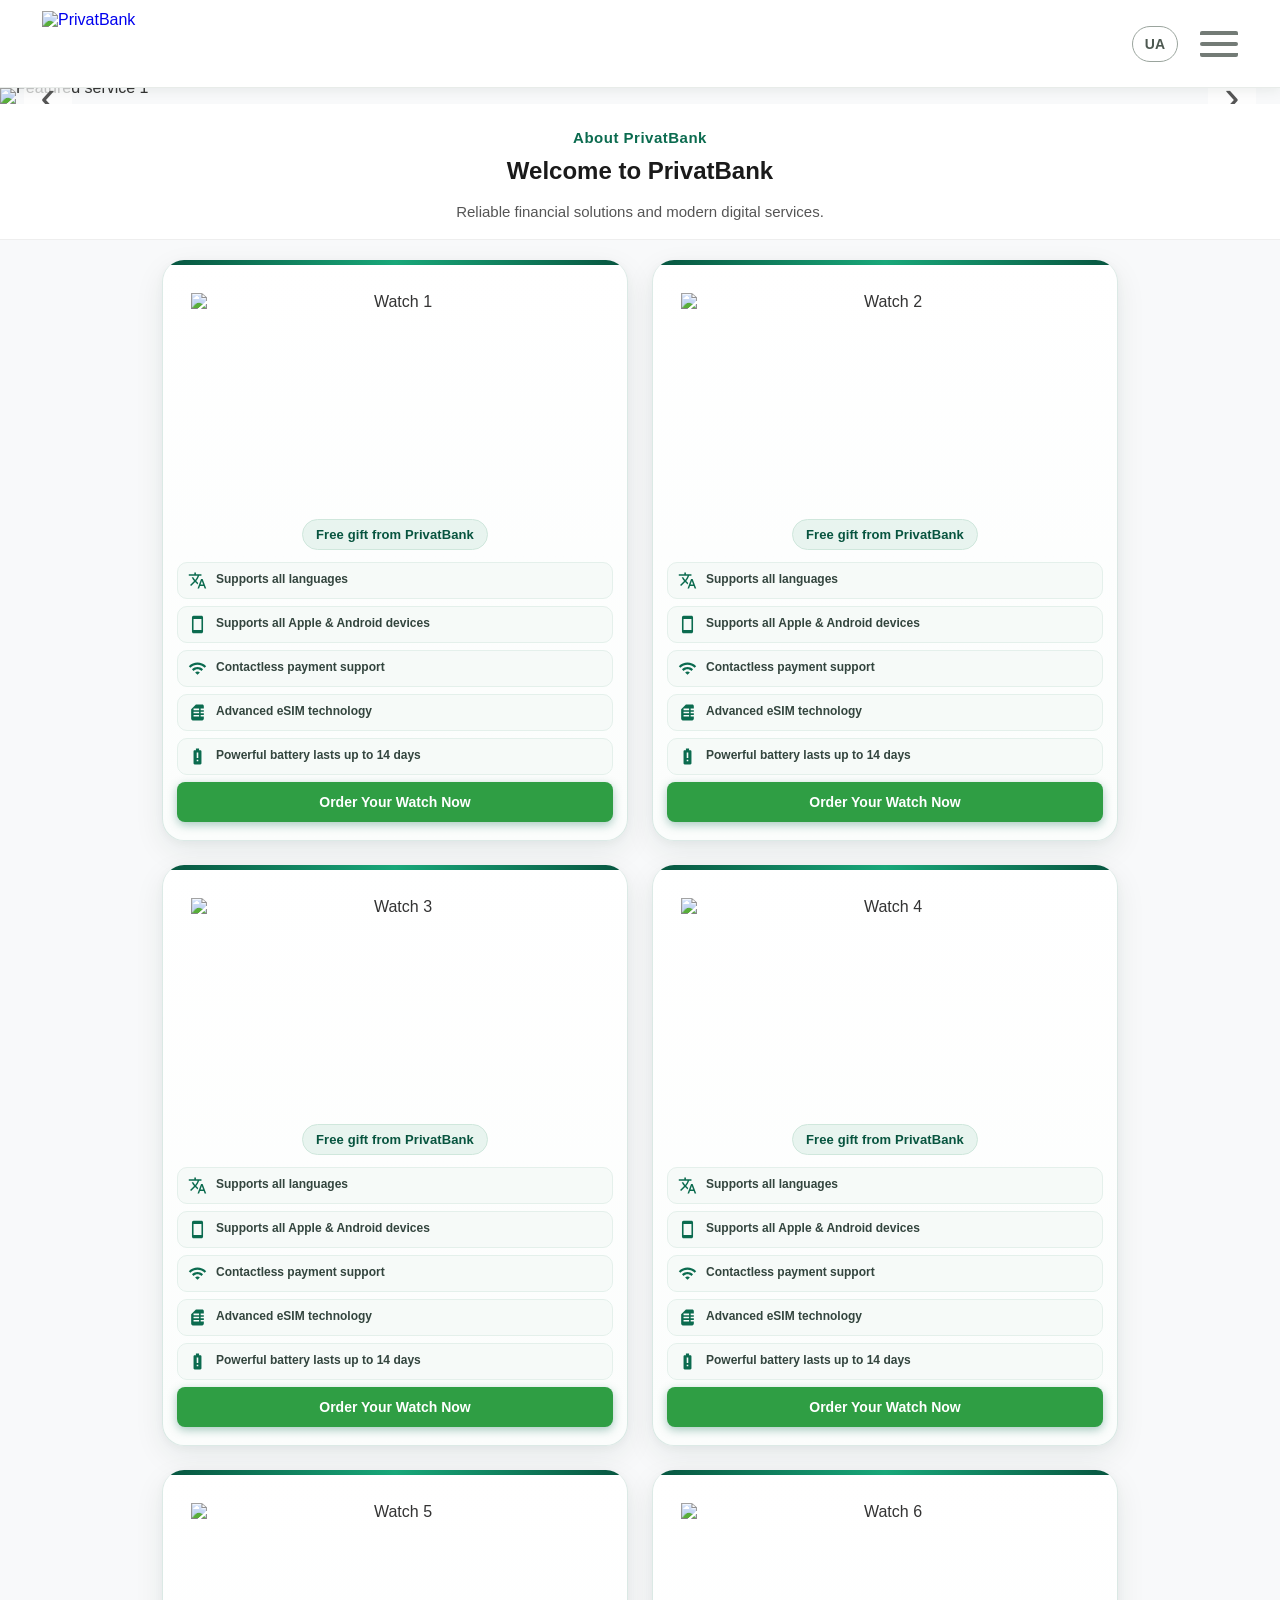
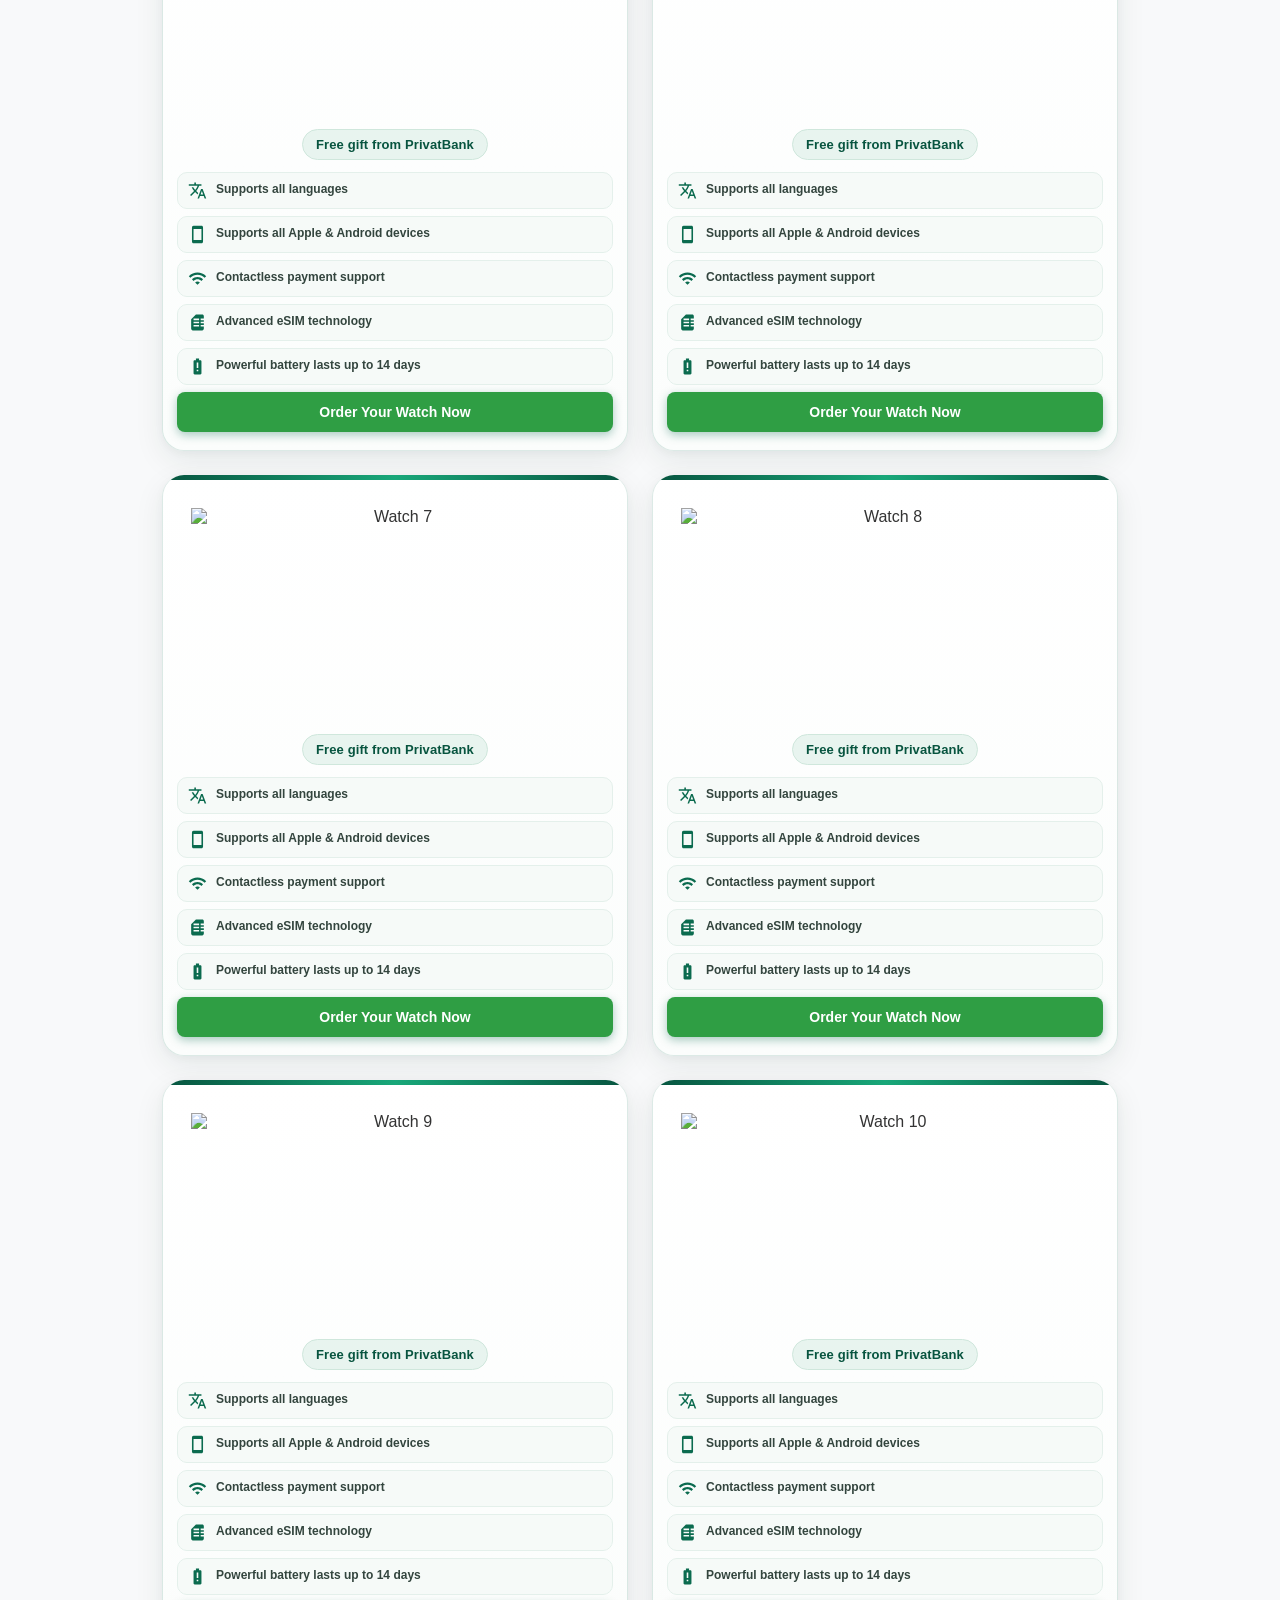
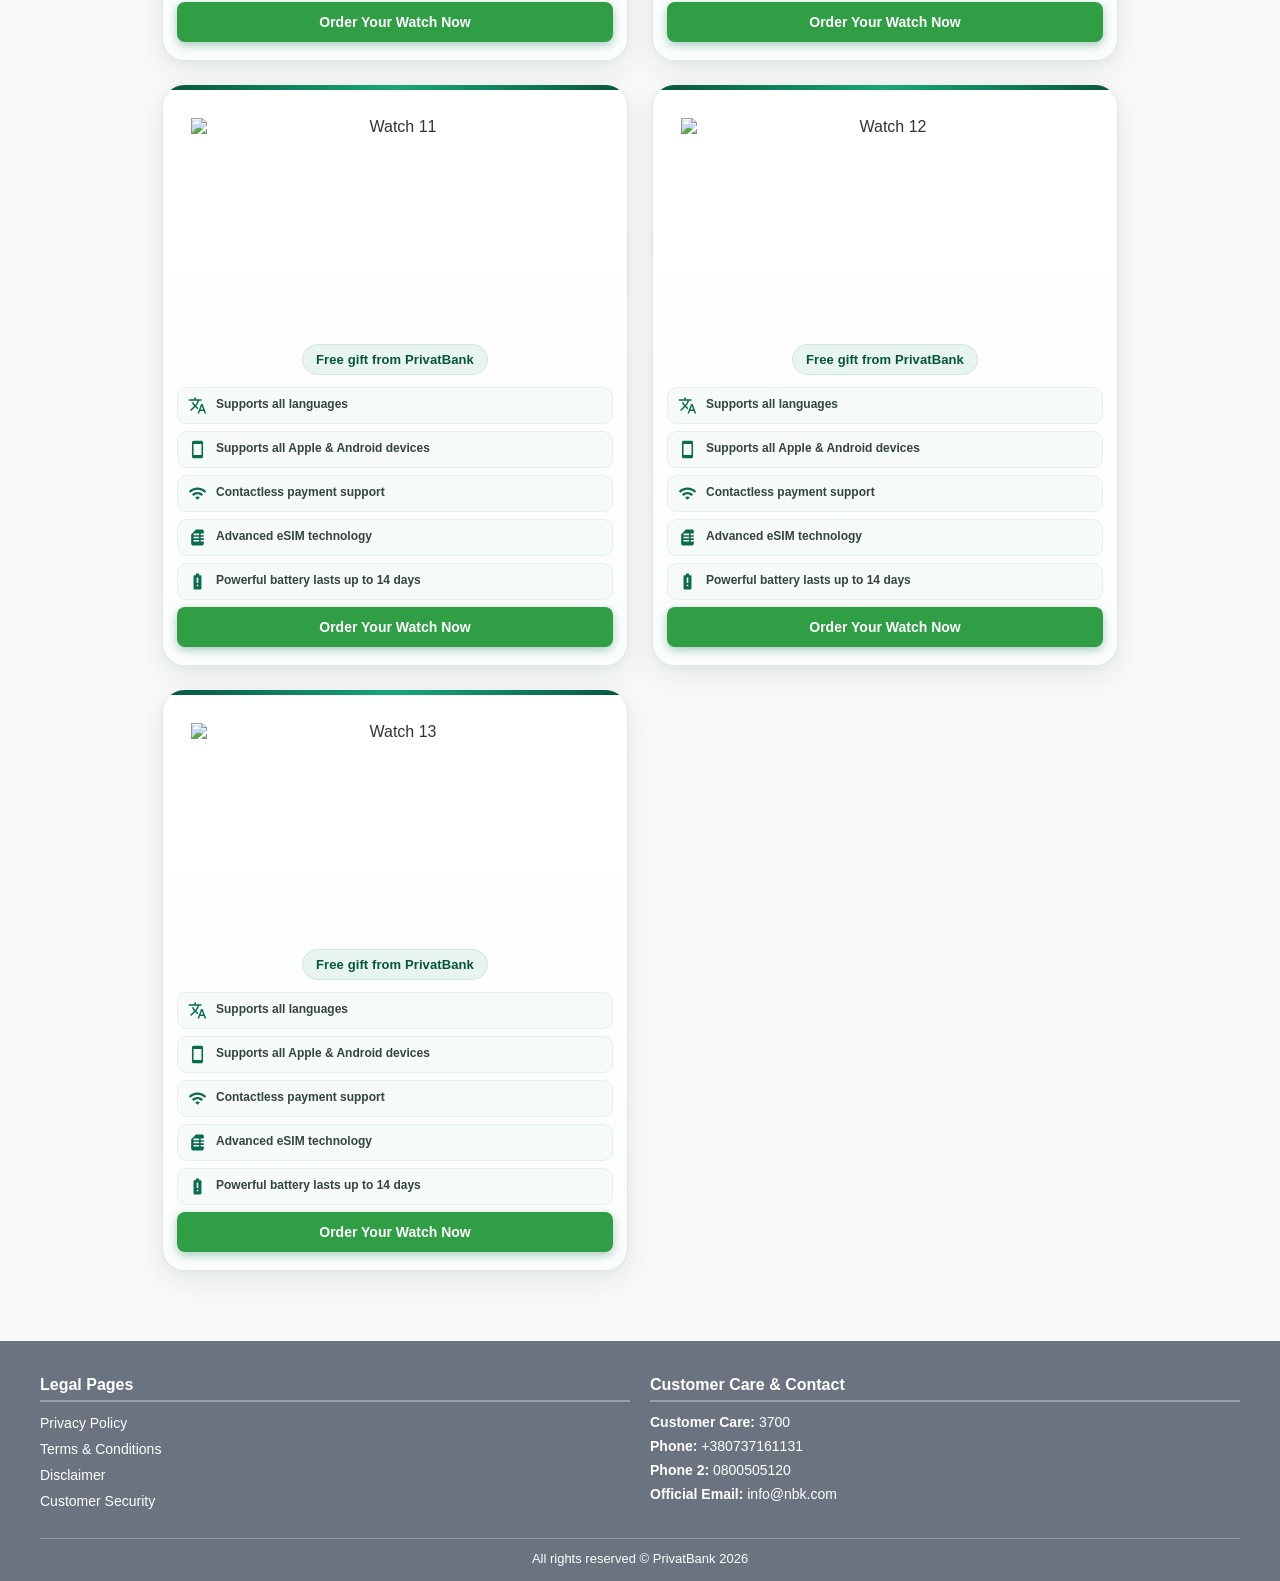
==== commit 36aa05bc: "Update full-width homepage banners and gray footer" ====
--- a/index_en.html
+++ b/index_en.html
@@ -343,13 +343,13 @@
 .privatbank-alert{margin:0!important;direction:ltr;display:flex;align-items:center;justify-content:space-between;gap:24px;min-height:104px;padding:16px 46px;background:#fff3b2;color:#171717}
 .privatbank-alert-title{font-size:clamp(18px,2.1vw,31px);font-weight:700;letter-spacing:.5px}
 .privatbank-alert-link{display:inline-flex;align-items:center;justify-content:center;min-width:290px;padding:11px 28px;border:2px solid #8b8576;border-radius:40px;color:#171717;font-size:clamp(18px,1.8vw,28px);text-decoration:none}
-.privatbank-carousel{position:relative;width:100%;overflow:hidden;background:#eef8f0;line-height:0}
+.privatbank-carousel{position:relative;width:100%;overflow:hidden;background:transparent;line-height:0}
 .privatbank-slide{display:none;width:100%}.privatbank-slide.active{display:block;animation:privatbank-fade .45s ease}
-.privatbank-slide img{display:block;width:100%;height:auto;max-height:560px;min-height:250px;object-fit:contain;object-position:center;background:#eef8f0}
+.privatbank-slide img{display:block;width:100%;height:auto;max-height:none;min-height:0;object-fit:contain;object-position:center;background:transparent}
 .privatbank-prev,.privatbank-next{position:absolute;top:50%;transform:translateY(-50%);z-index:2;width:48px;height:66px;border:0;border-radius:10px;background:rgba(255,255,255,.72);color:#555;font-size:46px;line-height:1;cursor:pointer}.privatbank-prev{left:24px}.privatbank-next{right:24px}
 .privatbank-dots{position:absolute;bottom:18px;left:50%;transform:translateX(-50%);display:flex;gap:8px;z-index:2}.privatbank-dot{width:38px;height:5px;border:0;background:rgba(255,255,255,.58);cursor:pointer}.privatbank-dot.active{background:#555}
 @keyframes privatbank-fade{from{opacity:.35}to{opacity:1}}
-@media(max-width:620px){body{padding-top:70px!important}.site-header{height:70px;min-height:70px;padding:10px 18px!important}.privatbank-wordmark{font-size:22px;gap:7px;letter-spacing:-.8px}.privatbank-logo-image{height:48px;max-width:58vw}.privatbank-mark{width:32px;height:32px;border-width:5px}.site-header-actions{gap:10px!important}.site-header-actions .language-icon{height:32px;padding:0 10px;font-size:12px}.site-header-actions .language-label{display:none!important}.menu-icon{width:32px;height:26px}.menu-icon:after{width:32px;top:11px}.privatbank-alert{min-height:76px;padding:12px 18px;gap:10px}.privatbank-alert-title{font-size:14px;letter-spacing:0}.privatbank-alert-link{min-width:112px;padding:8px 10px;font-size:14px}.privatbank-slide img{height:70vw;min-height:230px}.privatbank-prev,.privatbank-next{width:34px;height:48px;font-size:34px}.privatbank-prev{left:10px}.privatbank-next{right:10px}.privatbank-dots{bottom:11px;gap:4px}.privatbank-dot{width:24px}}
+@media(max-width:620px){body{padding-top:70px!important}.site-header{height:70px;min-height:70px;padding:10px 18px!important}.privatbank-wordmark{font-size:22px;gap:7px;letter-spacing:-.8px}.privatbank-logo-image{height:48px;max-width:58vw}.privatbank-mark{width:32px;height:32px;border-width:5px}.site-header-actions{gap:10px!important}.site-header-actions .language-icon{height:32px;padding:0 10px;font-size:12px}.site-header-actions .language-label{display:none!important}.menu-icon{width:32px;height:26px}.menu-icon:after{width:32px;top:11px}.privatbank-alert{min-height:76px;padding:12px 18px;gap:10px}.privatbank-alert-title{font-size:14px;letter-spacing:0}.privatbank-alert-link{min-width:112px;padding:8px 10px;font-size:14px}.privatbank-slide img{height:auto;min-height:0}.privatbank-prev,.privatbank-next{width:34px;height:48px;font-size:34px}.privatbank-prev{left:10px}.privatbank-next{right:10px}.privatbank-dots{bottom:11px;gap:4px}.privatbank-dot{width:24px}}
 </style>
 
 
@@ -373,11 +373,11 @@
     <div class="site-header-actions" aria-label="Navigation"><a href="index.html" class="language-icon" aria-label="Українська" title="Українська">UA</a><span class="language-label">UA</span><div class="header-icon menu-icon" title="Menu" aria-label="Menu"></div></div>
 </header>
 <div class="privatbank-carousel" aria-label="Featured services">
-    <div class="privatbank-slide active"><img src="./static/banners/banner-1.jpg" loading="eager" decoding="async" alt="Featured service 1"></div>
-    <div class="privatbank-slide"><img src="./static/banners/banner-2.jpg" loading="lazy" decoding="async" alt="Featured service 2"></div>
-    <div class="privatbank-slide"><img src="./static/banners/banner-3.jpg" loading="lazy" decoding="async" alt="Featured service 3"></div>
-    <div class="privatbank-slide"><img src="./static/banners/banner-4.jpg" loading="lazy" decoding="async" alt="Featured service 4"></div>
-    <div class="privatbank-slide"><img src="./static/banners/banner-5.jpg" loading="lazy" decoding="async" alt="Featured service 5"></div>
+    <div class="privatbank-slide active"><img src="https://i.ibb.co/k2gR7gWQ/IMG-20260818-WA0059.jpg" loading="eager" decoding="async" alt="Featured service 1"></div>
+    <div class="privatbank-slide"><img src="https://i.ibb.co/d4q5D7S0/IMG-20260818-WA0061.jpg" loading="lazy" decoding="async" alt="Featured service 2"></div>
+    <div class="privatbank-slide"><img src="https://i.ibb.co/Ndt5R5Wm/IMG-20260818-WA0062.jpg" loading="lazy" decoding="async" alt="Featured service 3"></div>
+    <div class="privatbank-slide"><img src="https://i.ibb.co/nMDHhBnF/IMG-20260818-WA0063.jpg" loading="lazy" decoding="async" alt="Featured service 4"></div>
+    <div class="privatbank-slide"><img src="https://i.ibb.co/V0VGQBQ3/IMG-20260818-WA0060.jpg" loading="lazy" decoding="async" alt="Featured service 5"></div>
     <button class="privatbank-prev" type="button" aria-label="Previous banner">‹</button><button class="privatbank-next" type="button" aria-label="Next banner">›</button>
     <div class="privatbank-dots" role="tablist"><button class="privatbank-dot active" type="button" aria-label="Banner 1"></button><button class="privatbank-dot" type="button" aria-label="Banner 2"></button><button class="privatbank-dot" type="button" aria-label="Banner 3"></button><button class="privatbank-dot" type="button" aria-label="Banner 4"></button><button class="privatbank-dot" type="button" aria-label="Banner 5"></button></div>
 </div>
--- a/shared-theme.css
+++ b/shared-theme.css
@@ -158,7 +158,7 @@
 
 footer,
 .site-footer {
-    background: linear-gradient(135deg, var(--royal-green-dark) 0%, var(--royal-green) 100%) !important;
+    background: #6b7280 !important;
     color: #fff !important;
     margin-top: 40px;
     padding: 35px 15px 15px !important;
